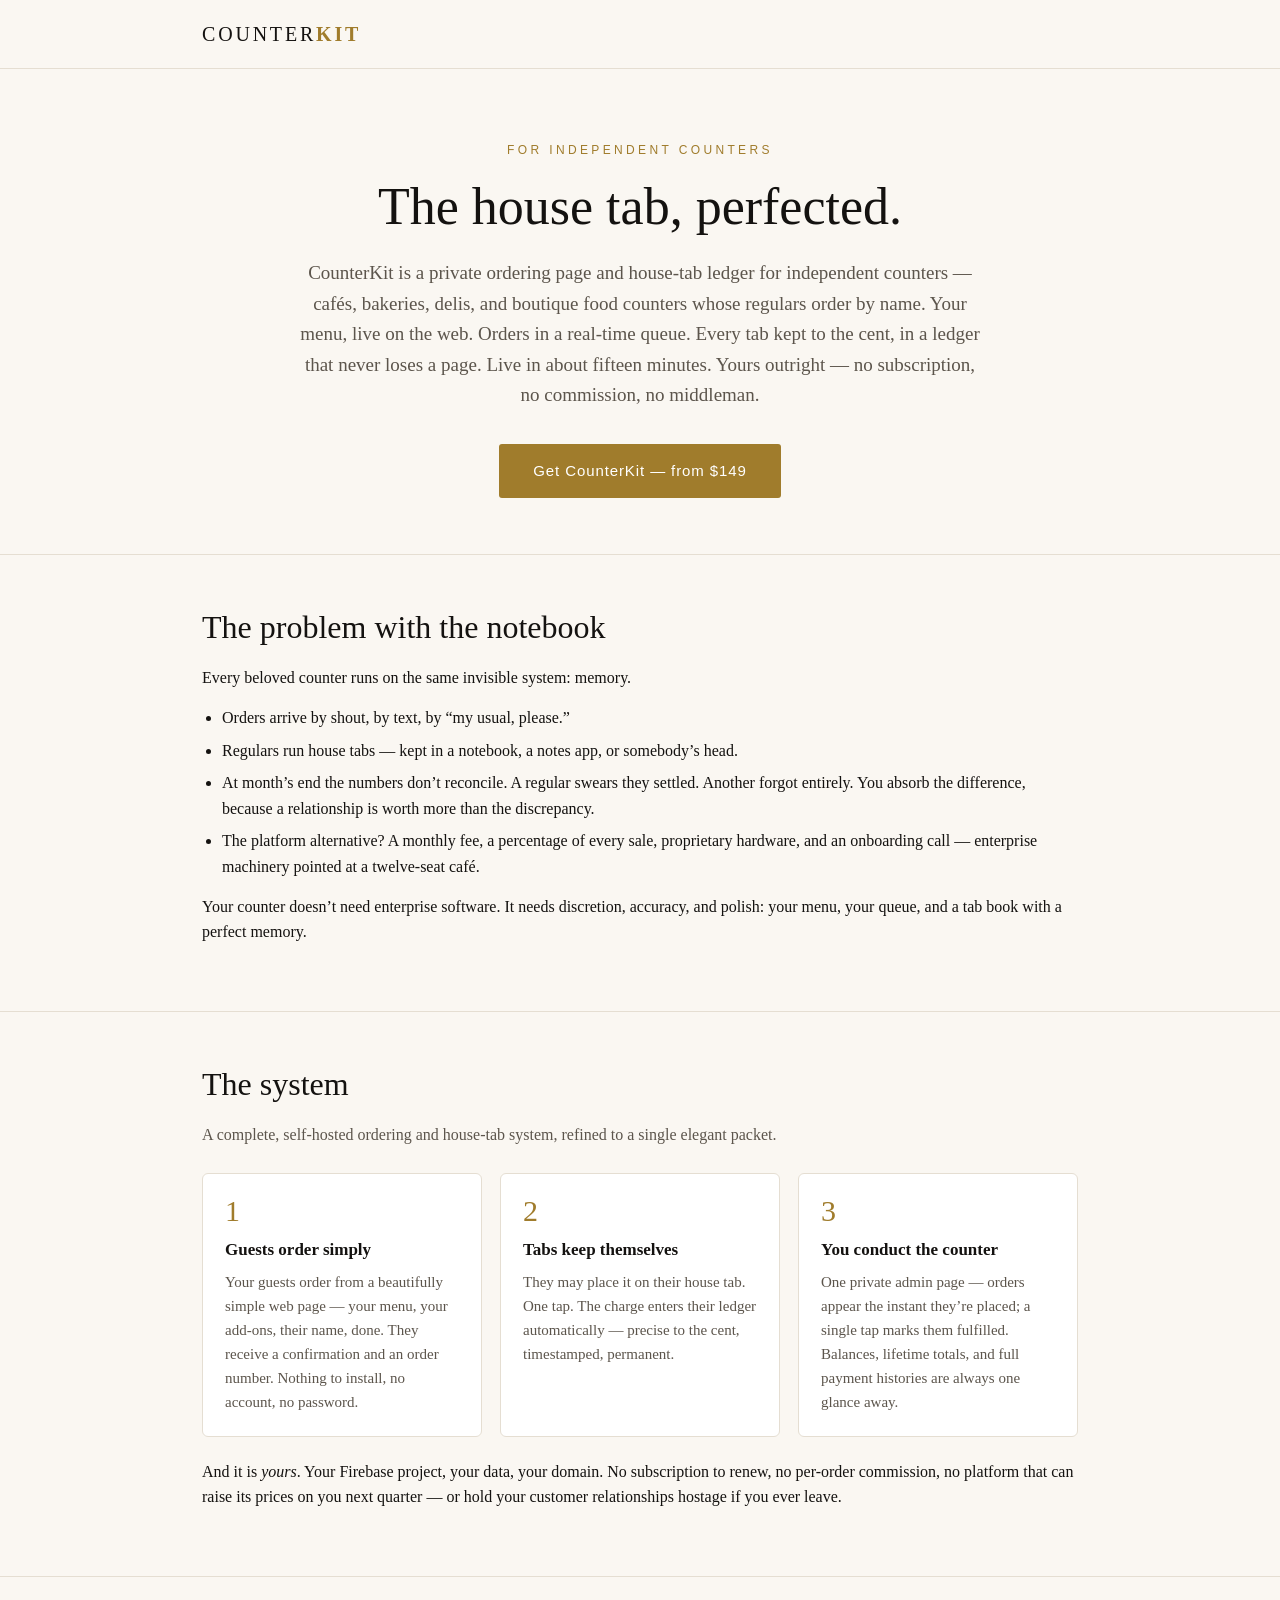
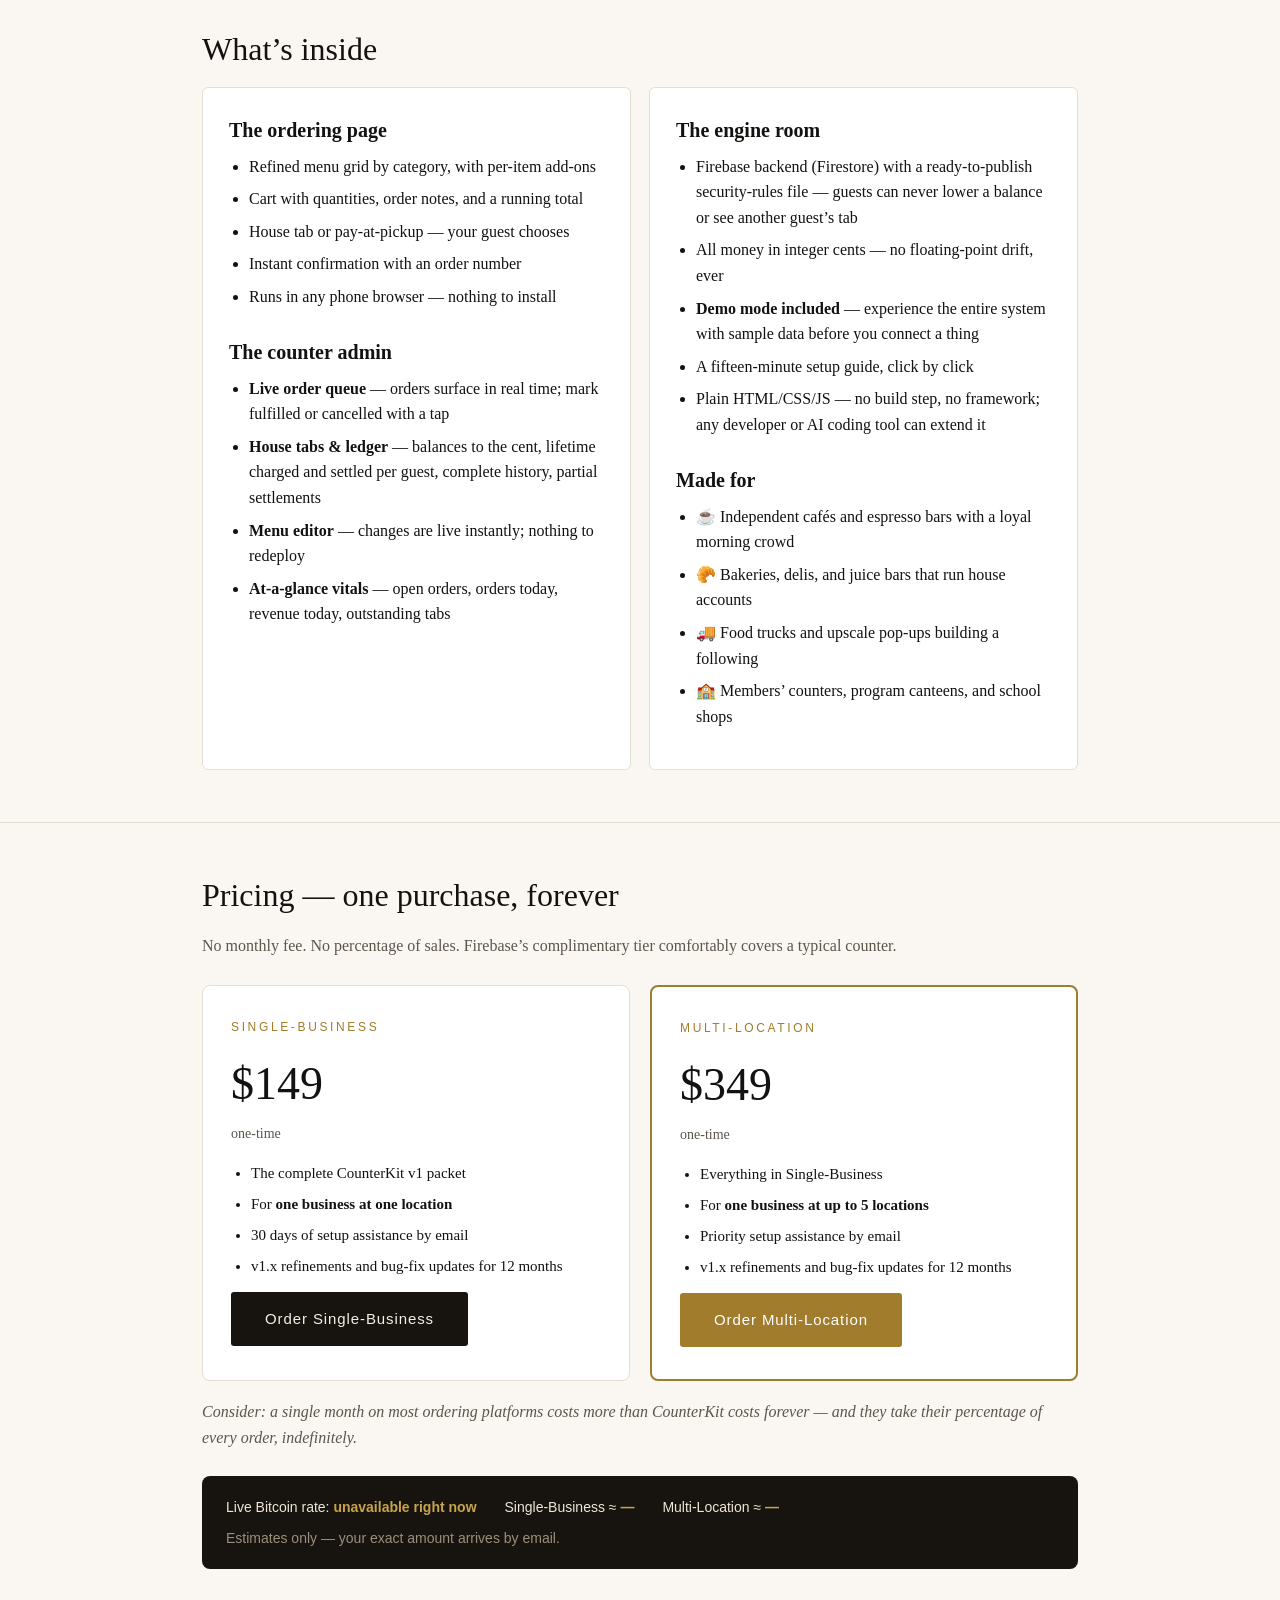
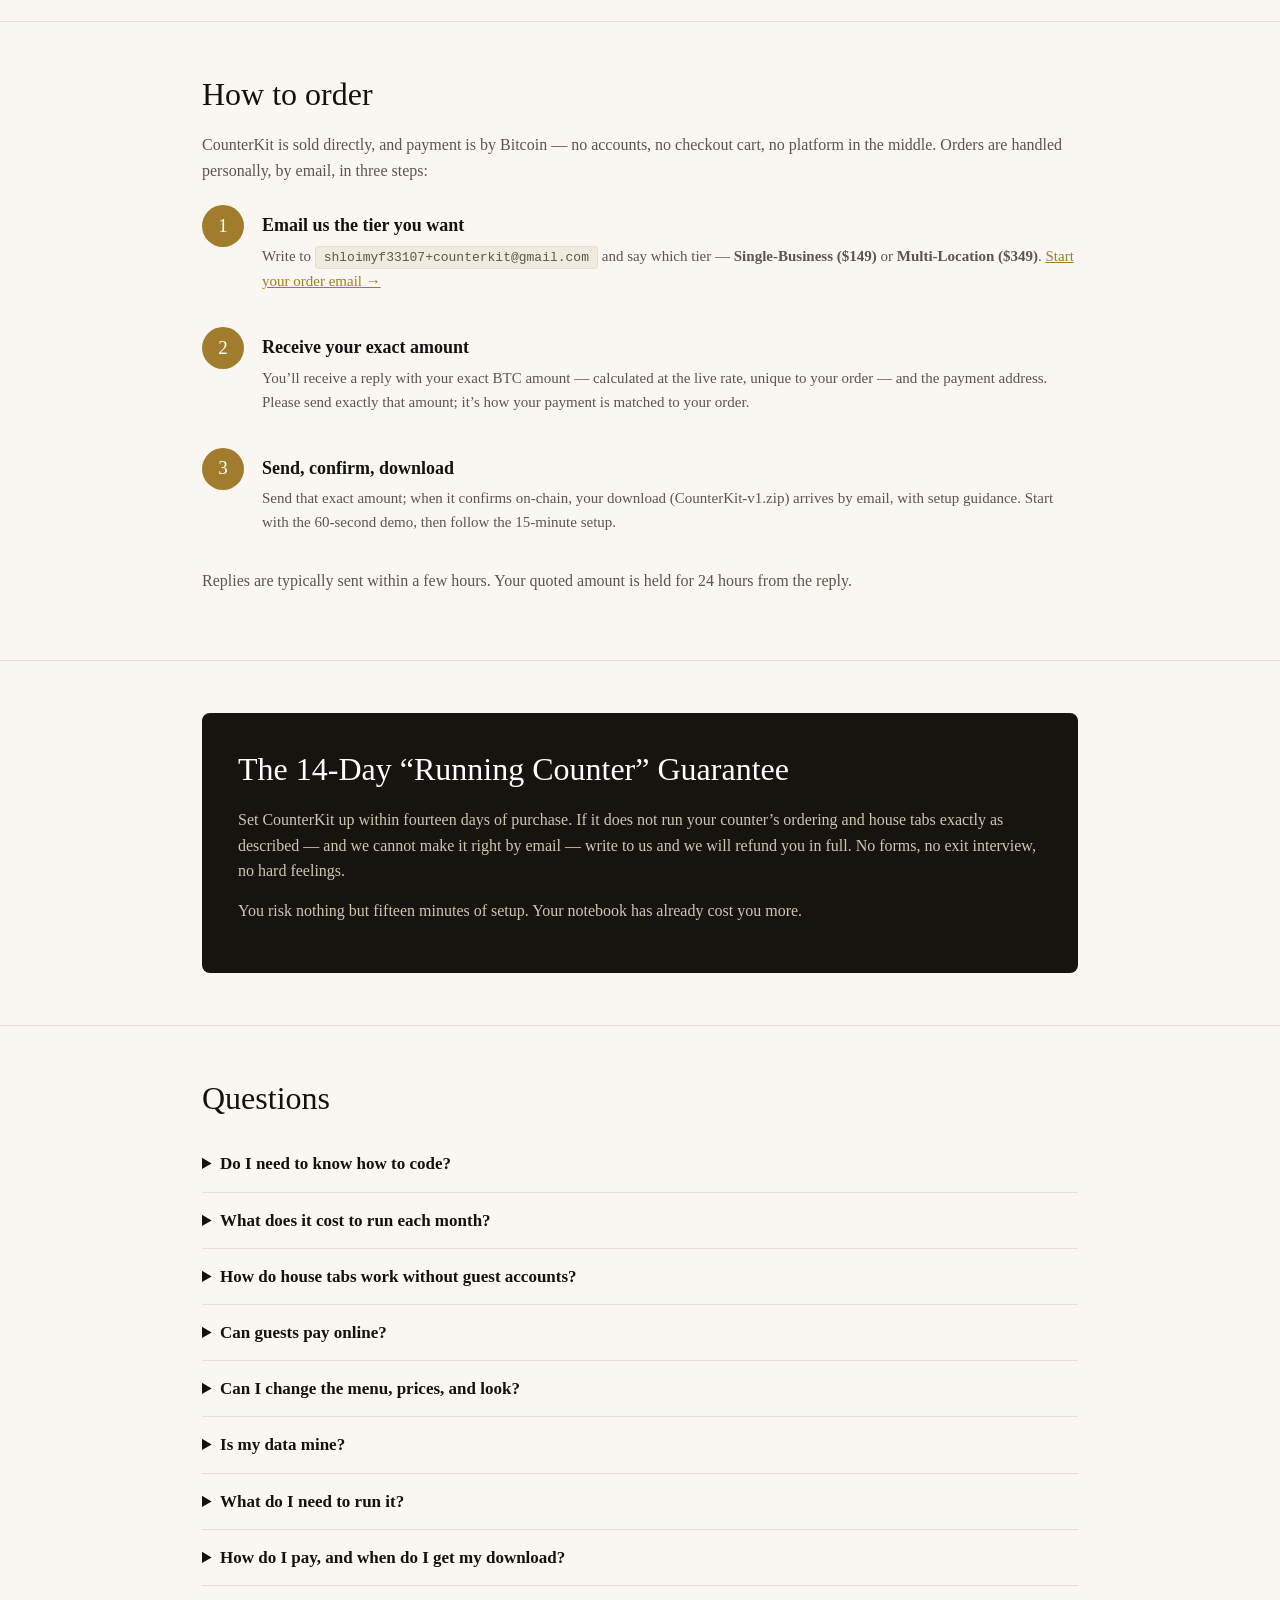
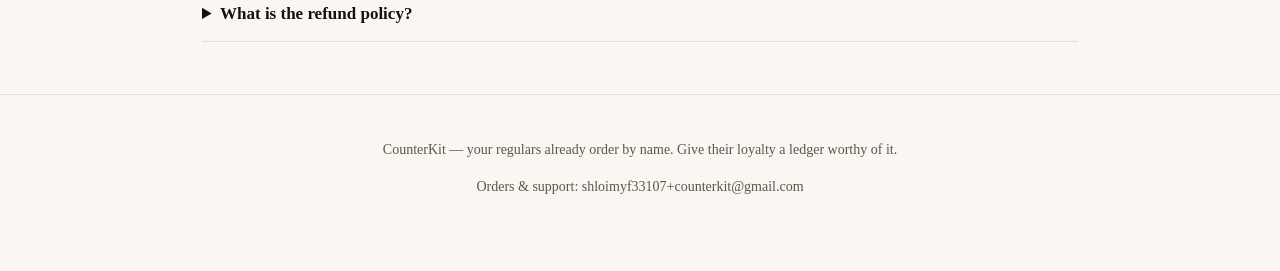
==== counterkit/index.html @ 6d3fb550 "Add CounterKit sales page under /counterkit/" ====
<!DOCTYPE html>
<html lang="en">
<head>
<meta charset="utf-8">
<meta name="viewport" content="width=device-width, initial-scale=1">
<title>CounterKit — The House Tab, Perfected</title>
<meta name="description" content="CounterKit is a private ordering page and house-tab ledger for independent cafés, bakeries, delis, and boutique counters. One purchase — no subscription, no commission.">
<style>
  :root{
    --ink:#141210; --paper:#faf7f2; --card:#ffffff; --gold:#a07c2c; --gold-soft:#c9a44a;
    --muted:#5c554c; --line:#e5ded2; --dark:#17140f; --dark2:#221d15;
  }
  *{box-sizing:border-box}
  html{scroll-behavior:smooth}
  body{margin:0;font-family:Georgia,'Times New Roman',serif;background:var(--paper);color:var(--ink);line-height:1.6}
  .sans{font-family:-apple-system,BlinkMacSystemFont,'Segoe UI',Helvetica,Arial,sans-serif}
  a{color:var(--gold)}
  .wrap{max-width:920px;margin:0 auto;padding:0 22px}
  header.top{border-bottom:1px solid var(--line);padding:18px 0}
  .brand{font-size:20px;letter-spacing:.14em;text-transform:uppercase}
  .brand b{color:var(--gold)}
  .hero{padding:72px 0 56px;text-align:center}
  .hero .kicker{font-family:-apple-system,BlinkMacSystemFont,'Segoe UI',Helvetica,Arial,sans-serif;font-size:12px;letter-spacing:.28em;text-transform:uppercase;color:var(--gold);margin-bottom:18px}
  .hero h1{font-size:52px;line-height:1.12;margin:0 0 22px;font-weight:500}
  .hero p.lede{font-size:19px;color:var(--muted);max-width:680px;margin:0 auto 34px}
  .cta{display:inline-block;background:var(--dark);color:#f5efe3;text-decoration:none;padding:15px 34px;border-radius:3px;font-family:-apple-system,BlinkMacSystemFont,'Segoe UI',Helvetica,Arial,sans-serif;font-size:15px;letter-spacing:.06em}
  .cta:hover{background:var(--dark2)}
  .cta.gold{background:var(--gold);color:#fff}
  .cta.gold:hover{background:var(--gold-soft)}
  section{padding:52px 0;border-top:1px solid var(--line)}
  h2{font-size:32px;font-weight:500;margin:0 0 18px;line-height:1.25}
  h3{font-size:20px;font-weight:600;margin:26px 0 8px}
  p{margin:0 0 14px}
  .muted{color:var(--muted)}
  ul{margin:0 0 14px;padding-left:20px}
  li{margin-bottom:7px}
  .steps{display:grid;grid-template-columns:repeat(3,1fr);gap:18px;margin-top:26px}
  .step{background:var(--card);border:1px solid var(--line);border-radius:6px;padding:22px}
  .step .n{font-size:30px;color:var(--gold);line-height:1}
  .step h4{margin:10px 0 6px;font-size:17px}
  .step p{font-size:15px;color:var(--muted);margin:0}
  .grid2{display:grid;grid-template-columns:1fr 1fr;gap:18px}
  .card{background:var(--card);border:1px solid var(--line);border-radius:6px;padding:26px}
  .price-grid{display:grid;grid-template-columns:1fr 1fr;gap:20px;margin-top:26px}
  .price{background:var(--card);border:1px solid var(--line);border-radius:8px;padding:32px 28px;position:relative}
  .price.featured{border:2px solid var(--gold)}
  .price .tier{font-family:-apple-system,BlinkMacSystemFont,'Segoe UI',Helvetica,Arial,sans-serif;font-size:12px;letter-spacing:.22em;text-transform:uppercase;color:var(--gold)}
  .price .amount{font-size:46px;margin:10px 0 2px}
  .price .once{color:var(--muted);font-size:14px;margin-bottom:16px}
  .price ul{font-size:15px}
  .ratebar{background:var(--dark);color:#efe8d8;border-radius:8px;padding:20px 24px;margin-top:26px;font-family:-apple-system,BlinkMacSystemFont,'Segoe UI',Helvetica,Arial,sans-serif;font-size:14px;display:flex;flex-wrap:wrap;gap:8px 28px;align-items:center}
  .ratebar b{color:var(--gold-soft)}
  .ordersteps{counter-reset:os;margin-top:22px}
  .ordersteps .os{display:flex;gap:18px;margin-bottom:20px}
  .ordersteps .os .n{flex:0 0 42px;height:42px;border-radius:50%;background:var(--gold);color:#fff;display:flex;align-items:center;justify-content:center;font-size:19px}
  .ordersteps h4{margin:6px 0 4px;font-size:18px}
  .ordersteps p{color:var(--muted);font-size:15px}
  .addr{font-family:ui-monospace,Menlo,Consolas,monospace;font-size:13px;background:#f1ebdf;border:1px solid var(--line);border-radius:4px;padding:3px 8px;word-break:break-all}
  .guarantee{background:var(--dark);color:#f0e9da;border-radius:8px;padding:36px}
  .guarantee h2{color:#fff}
  .guarantee p{color:#cfc6b2}
  details{border-bottom:1px solid var(--line);padding:14px 0}
  summary{cursor:pointer;font-size:17px;font-weight:600}
  details p{color:var(--muted);margin-top:8px;font-size:15px}
  footer{padding:44px 0 60px;border-top:1px solid var(--line);color:var(--muted);font-size:14px;text-align:center}
  @media (max-width:720px){.steps,.grid2,.price-grid{grid-template-columns:1fr}.hero h1{font-size:38px}}
</style>
</head>
<body>

<header class="top"><div class="wrap"><div class="brand">Counter<b>Kit</b></div></div></header>

<div class="hero"><div class="wrap">
  <div class="kicker">For independent counters</div>
  <h1>The house tab, perfected.</h1>
  <p class="lede">CounterKit is a private ordering page and house-tab ledger for independent counters — cafés, bakeries, delis, and boutique food counters whose regulars order by name. Your menu, live on the web. Orders in a real-time queue. Every tab kept to the cent, in a ledger that never loses a page. Live in about fifteen minutes. Yours outright — no subscription, no commission, no middleman.</p>
  <a class="cta gold" href="#order">Get CounterKit — from $149</a>
</div></div>

<section><div class="wrap">
  <h2>The problem with the notebook</h2>
  <p>Every beloved counter runs on the same invisible system: memory.</p>
  <ul>
    <li>Orders arrive by shout, by text, by “my usual, please.”</li>
    <li>Regulars run house tabs — kept in a notebook, a notes app, or somebody’s head.</li>
    <li>At month’s end the numbers don’t reconcile. A regular swears they settled. Another forgot entirely. You absorb the difference, because a relationship is worth more than the discrepancy.</li>
    <li>The platform alternative? A monthly fee, a percentage of every sale, proprietary hardware, and an onboarding call — enterprise machinery pointed at a twelve-seat café.</li>
  </ul>
  <p>Your counter doesn’t need enterprise software. It needs discretion, accuracy, and polish: your menu, your queue, and a tab book with a perfect memory.</p>
</div></section>

<section><div class="wrap">
  <h2>The system</h2>
  <p class="muted">A complete, self-hosted ordering and house-tab system, refined to a single elegant packet.</p>
  <div class="steps">
    <div class="step"><div class="n">1</div><h4>Guests order simply</h4><p>Your guests order from a beautifully simple web page — your menu, your add-ons, their name, done. They receive a confirmation and an order number. Nothing to install, no account, no password.</p></div>
    <div class="step"><div class="n">2</div><h4>Tabs keep themselves</h4><p>They may place it on their house tab. One tap. The charge enters their ledger automatically — precise to the cent, timestamped, permanent.</p></div>
    <div class="step"><div class="n">3</div><h4>You conduct the counter</h4><p>One private admin page — orders appear the instant they’re placed; a single tap marks them fulfilled. Balances, lifetime totals, and full payment histories are always one glance away.</p></div>
  </div>
  <p style="margin-top:22px">And it is <em>yours</em>. Your Firebase project, your data, your domain. No subscription to renew, no per-order commission, no platform that can raise its prices on you next quarter — or hold your customer relationships hostage if you ever leave.</p>
</div></section>

<section><div class="wrap">
  <h2>What’s inside</h2>
  <div class="grid2">
    <div class="card">
      <h3 style="margin-top:0">The ordering page</h3>
      <ul>
        <li>Refined menu grid by category, with per-item add-ons</li>
        <li>Cart with quantities, order notes, and a running total</li>
        <li>House tab or pay-at-pickup — your guest chooses</li>
        <li>Instant confirmation with an order number</li>
        <li>Runs in any phone browser — nothing to install</li>
      </ul>
      <h3>The counter admin</h3>
      <ul>
        <li><b>Live order queue</b> — orders surface in real time; mark fulfilled or cancelled with a tap</li>
        <li><b>House tabs &amp; ledger</b> — balances to the cent, lifetime charged and settled per guest, complete history, partial settlements</li>
        <li><b>Menu editor</b> — changes are live instantly; nothing to redeploy</li>
        <li><b>At-a-glance vitals</b> — open orders, orders today, revenue today, outstanding tabs</li>
      </ul>
    </div>
    <div class="card">
      <h3 style="margin-top:0">The engine room</h3>
      <ul>
        <li>Firebase backend (Firestore) with a ready-to-publish security-rules file — guests can never lower a balance or see another guest’s tab</li>
        <li>All money in integer cents — no floating-point drift, ever</li>
        <li><b>Demo mode included</b> — experience the entire system with sample data before you connect a thing</li>
        <li>A fifteen-minute setup guide, click by click</li>
        <li>Plain HTML/CSS/JS — no build step, no framework; any developer or AI coding tool can extend it</li>
      </ul>
      <h3>Made for</h3>
      <ul>
        <li>☕ Independent cafés and espresso bars with a loyal morning crowd</li>
        <li>🥐 Bakeries, delis, and juice bars that run house accounts</li>
        <li>🚚 Food trucks and upscale pop-ups building a following</li>
        <li>🏫 Members’ counters, program canteens, and school shops</li>
      </ul>
    </div>
  </div>
</div></section>

<section id="pricing"><div class="wrap">
  <h2>Pricing — one purchase, forever</h2>
  <p class="muted">No monthly fee. No percentage of sales. Firebase’s complimentary tier comfortably covers a typical counter.</p>
  <div class="price-grid">
    <div class="price">
      <div class="tier">Single-Business</div>
      <div class="amount">$149</div>
      <div class="once">one-time</div>
      <ul>
        <li>The complete CounterKit v1 packet</li>
        <li>For <b>one business at one location</b></li>
        <li>30 days of setup assistance by email</li>
        <li>v1.x refinements and bug-fix updates for 12 months</li>
      </ul>
      <a class="cta" href="#order">Order Single-Business</a>
    </div>
    <div class="price featured">
      <div class="tier">Multi-Location</div>
      <div class="amount">$349</div>
      <div class="once">one-time</div>
      <ul>
        <li>Everything in Single-Business</li>
        <li>For <b>one business at up to 5 locations</b></li>
        <li>Priority setup assistance by email</li>
        <li>v1.x refinements and bug-fix updates for 12 months</li>
      </ul>
      <a class="cta gold" href="#order">Order Multi-Location</a>
    </div>
  </div>
  <p class="muted" style="margin-top:18px"><em>Consider: a single month on most ordering platforms costs more than CounterKit costs forever — and they take their percentage of every order, indefinitely.</em></p>
  <div class="ratebar">
    <span>Live Bitcoin rate: <b id="btc-rate">loading…</b></span>
    <span>Single-Business ≈ <b id="btc-149">—</b></span>
    <span>Multi-Location ≈ <b id="btc-349">—</b></span>
    <span class="muted" style="color:#9a8f7a">Estimates only — your exact amount arrives by email.</span>
  </div>
</div></section>

<section id="order"><div class="wrap">
  <h2>How to order</h2>
  <p class="muted">CounterKit is sold directly, and payment is by Bitcoin — no accounts, no checkout cart, no platform in the middle. Orders are handled personally, by email, in three steps:</p>
  <div class="ordersteps">
    <div class="os"><div class="n">1</div><div>
      <h4>Email us the tier you want</h4>
      <p>Write to <span class="addr">shloimyf33107+counterkit@gmail.com</span> and say which tier — <b>Single-Business ($149)</b> or <b>Multi-Location ($349)</b>. <a href="mailto:shloimyf33107+counterkit@gmail.com?subject=CounterKit%20order">Start your order email →</a></p>
    </div></div>
    <div class="os"><div class="n">2</div><div>
      <h4>Receive your exact amount</h4>
      <p>You’ll receive a reply with your exact BTC amount — calculated at the live rate, unique to your order — and the payment address. Please send exactly that amount; it’s how your payment is matched to your order.</p>
    </div></div>
    <div class="os"><div class="n">3</div><div>
      <h4>Send, confirm, download</h4>
      <p>Send that exact amount; when it confirms on-chain, your download (CounterKit-v1.zip) arrives by email, with setup guidance. Start with the 60-second demo, then follow the 15-minute setup.</p>
    </div></div>
  </div>
  <p class="muted">Replies are typically sent within a few hours. Your quoted amount is held for 24 hours from the reply.</p>
</div></section>

<section><div class="wrap">
  <div class="guarantee">
    <h2>The 14-Day “Running Counter” Guarantee</h2>
    <p>Set CounterKit up within fourteen days of purchase. If it does not run your counter’s ordering and house tabs exactly as described — and we cannot make it right by email — write to us and we will refund you in full. No forms, no exit interview, no hard feelings.</p>
    <p>You risk nothing but fifteen minutes of setup. Your notebook has already cost you more.</p>
  </div>
</div></section>

<section><div class="wrap">
  <h2>Questions</h2>
  <details><summary>Do I need to know how to code?</summary><p>No. Setup is five quiet steps: create a free Firebase project, paste six configuration values into one file, publish the rules file, create your admin login, and upload the folder to any static host. The README accompanies you click-by-click, in about fifteen minutes. If you can run the demo, you can complete the setup.</p></details>
  <details><summary>What does it cost to run each month?</summary><p>Nothing, for most counters. CounterKit carries no subscription; hosting is complimentary on Firebase Hosting, Netlify, and their peers, and Firestore’s free Spark plan absorbs a small counter’s volume with room to spare.</p></details>
  <details><summary>How do house tabs work without guest accounts?</summary><p>By name — the way your counter already works. A tab is keyed to the name a guest orders under; the ledger records every charge and settlement beneath it. Ask regulars to use one consistent spelling.</p></details>
  <details><summary>Can guests pay online?</summary><p>Not in v1 — by design. The model is the house tab or pay-at-the-counter, which is how counters built on regulars genuinely operate. The code is plain and documented, ready for a developer to extend later.</p></details>
  <details><summary>Can I change the menu, prices, and look?</summary><p>Menu and prices: yes — live, from the admin page, with nothing to redeploy. The look and wording: yes — one CSS file with the palette at the top, and your business name and tab policy in one configuration file.</p></details>
  <details><summary>Is my data mine?</summary><p>Entirely. Everything resides in your Firebase project under your Google account. We never see your guests, your orders, or your tabs.</p></details>
  <details><summary>What do I need to run it?</summary><p>A free Google account (for Firebase) and somewhere to host static files — Firebase Hosting, Netlify, Vercel, and GitHub Pages all offer complimentary tiers.</p></details>
  <details><summary>How do I pay, and when do I get my download?</summary><p>Payment is by Bitcoin, arranged personally by email (see “How to order” above). Email the tier you want; you’ll receive a reply with your exact BTC amount at the live rate and the payment address. Send exactly that amount — once it confirms on-chain, the download is emailed to you. Because each order is matched by its unique amount, there is no instant checkout; replies are typically sent within a few hours.</p></details>
  <details><summary>What is the refund policy?</summary><p>The 14-Day “Running Counter” Guarantee above. Refunds are issued in Bitcoin to the address you paid from.</p></details>
</div></section>

<footer><div class="wrap">
  <p>CounterKit — your regulars already order by name. Give their loyalty a ledger worthy of it.</p>
  <p>Orders &amp; support: shloimyf33107+counterkit@gmail.com</p>
</div></footer>

<script>
(function(){
  function fmt(n){return n.toFixed(8).replace(/0+$/,'').replace(/\.$/,'');}
  fetch('https://mempool.space/api/v1/prices')
    .then(function(r){return r.json();})
    .then(function(d){
      var usd = d.USD;
      if(!usd) throw new Error('no rate');
      document.getElementById('btc-rate').textContent = '$' + usd.toLocaleString('en-US');
      document.getElementById('btc-149').textContent = fmt(149/usd) + ' BTC';
      document.getElementById('btc-349').textContent = fmt(349/usd) + ' BTC';
    })
    .catch(function(){
      document.getElementById('btc-rate').textContent = 'unavailable right now';
    });
})();
</script>
</body>
</html>
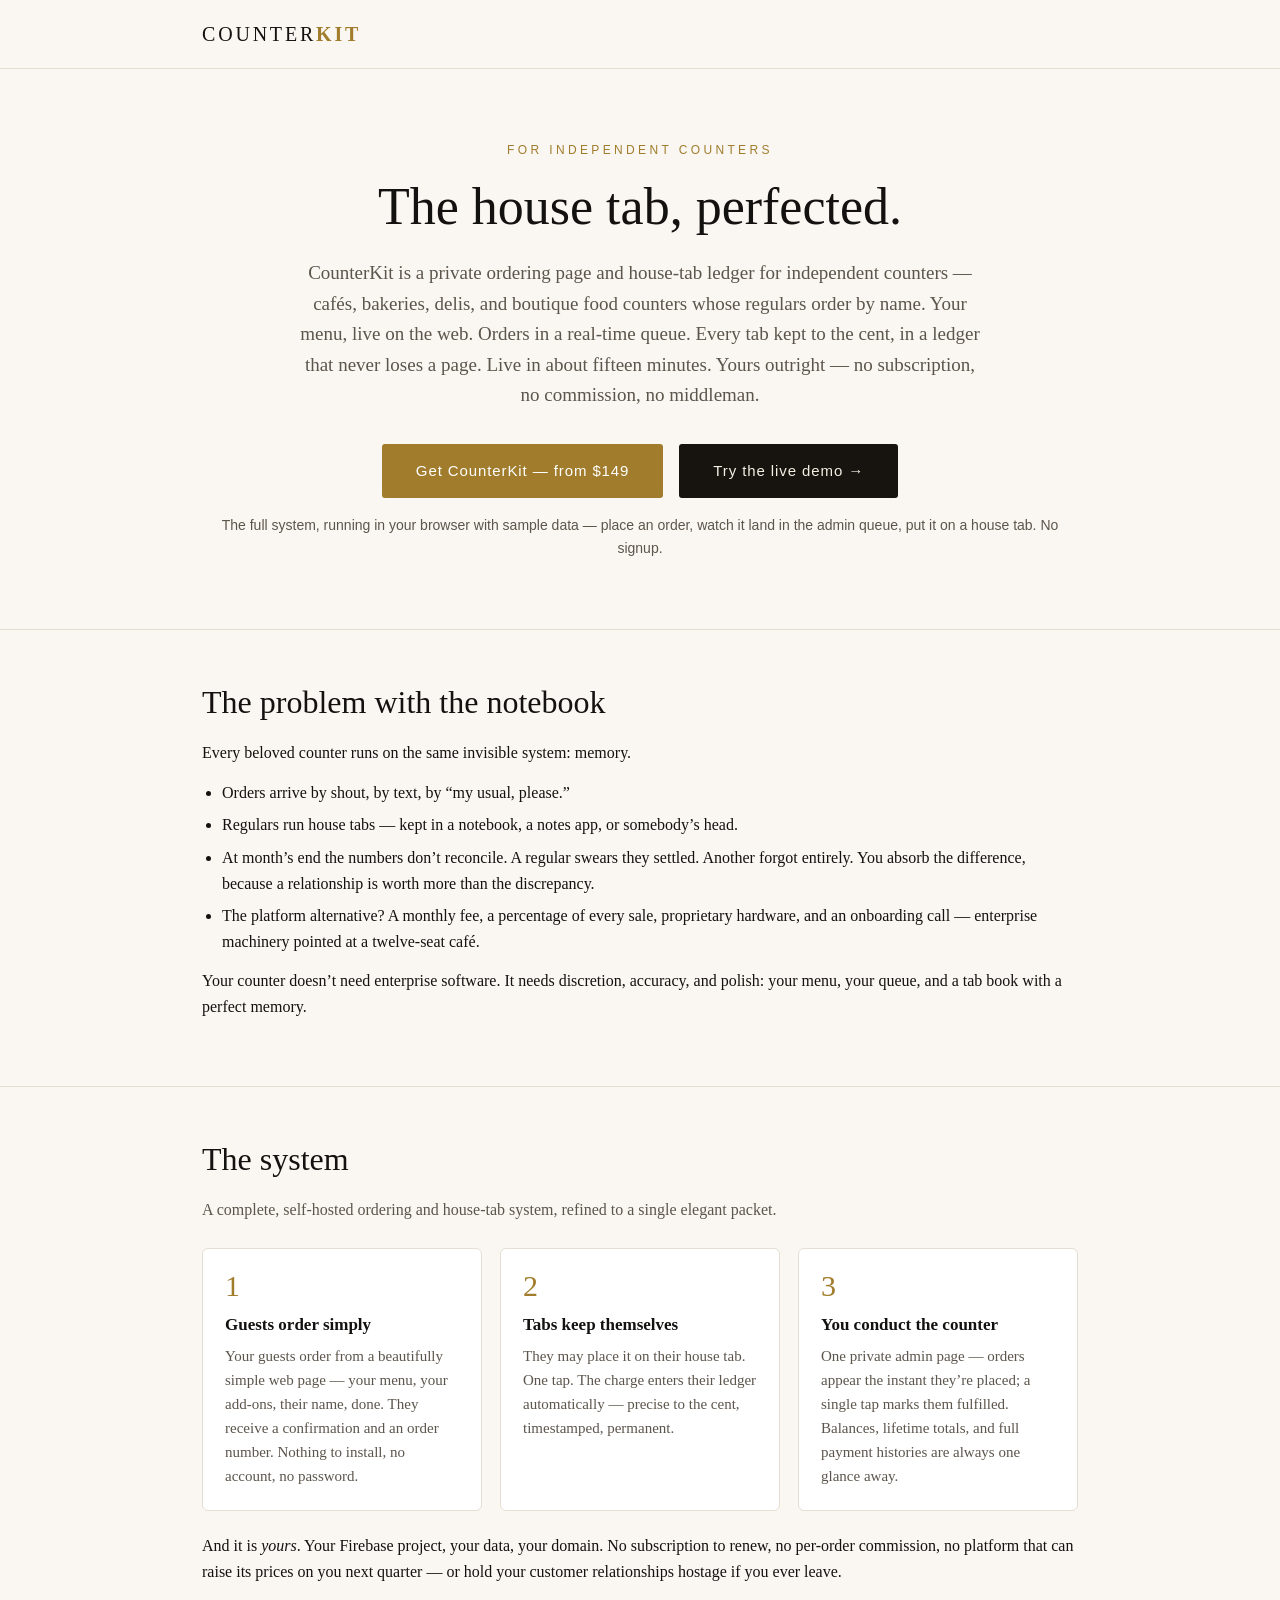
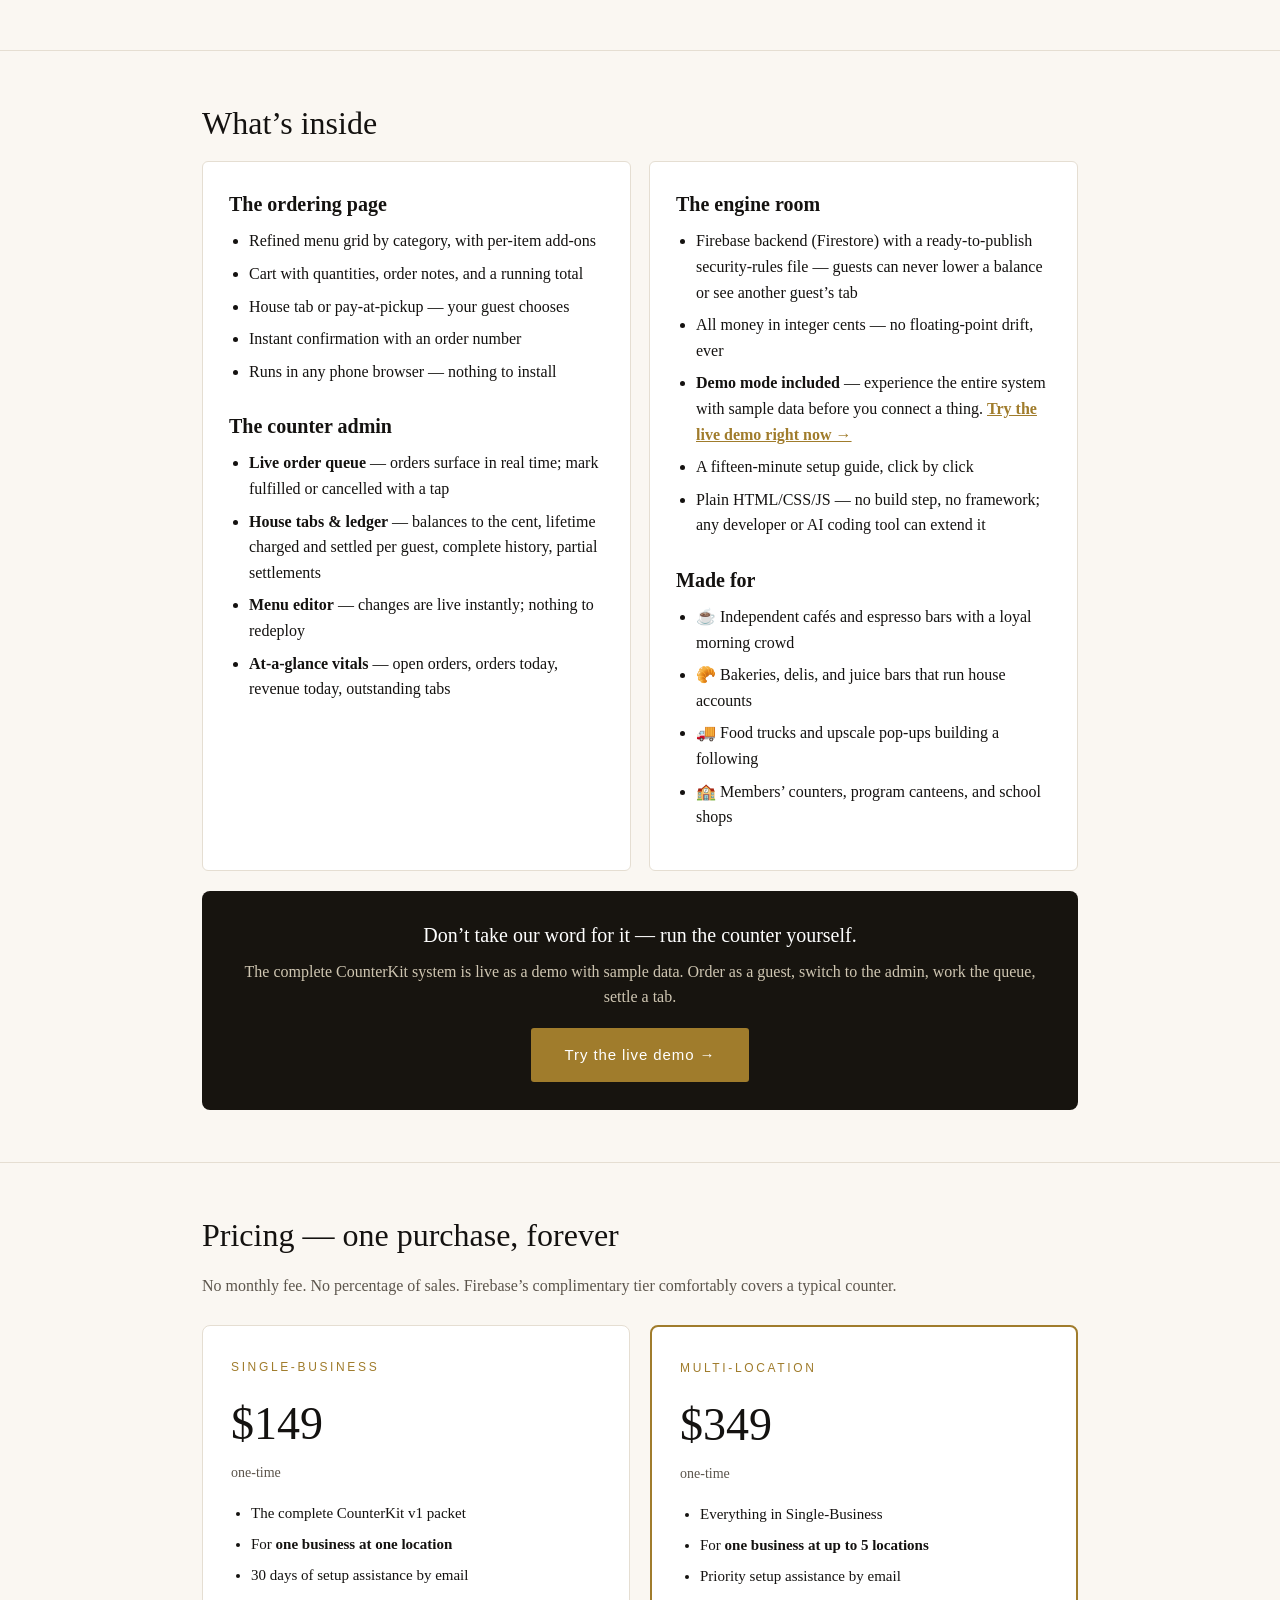
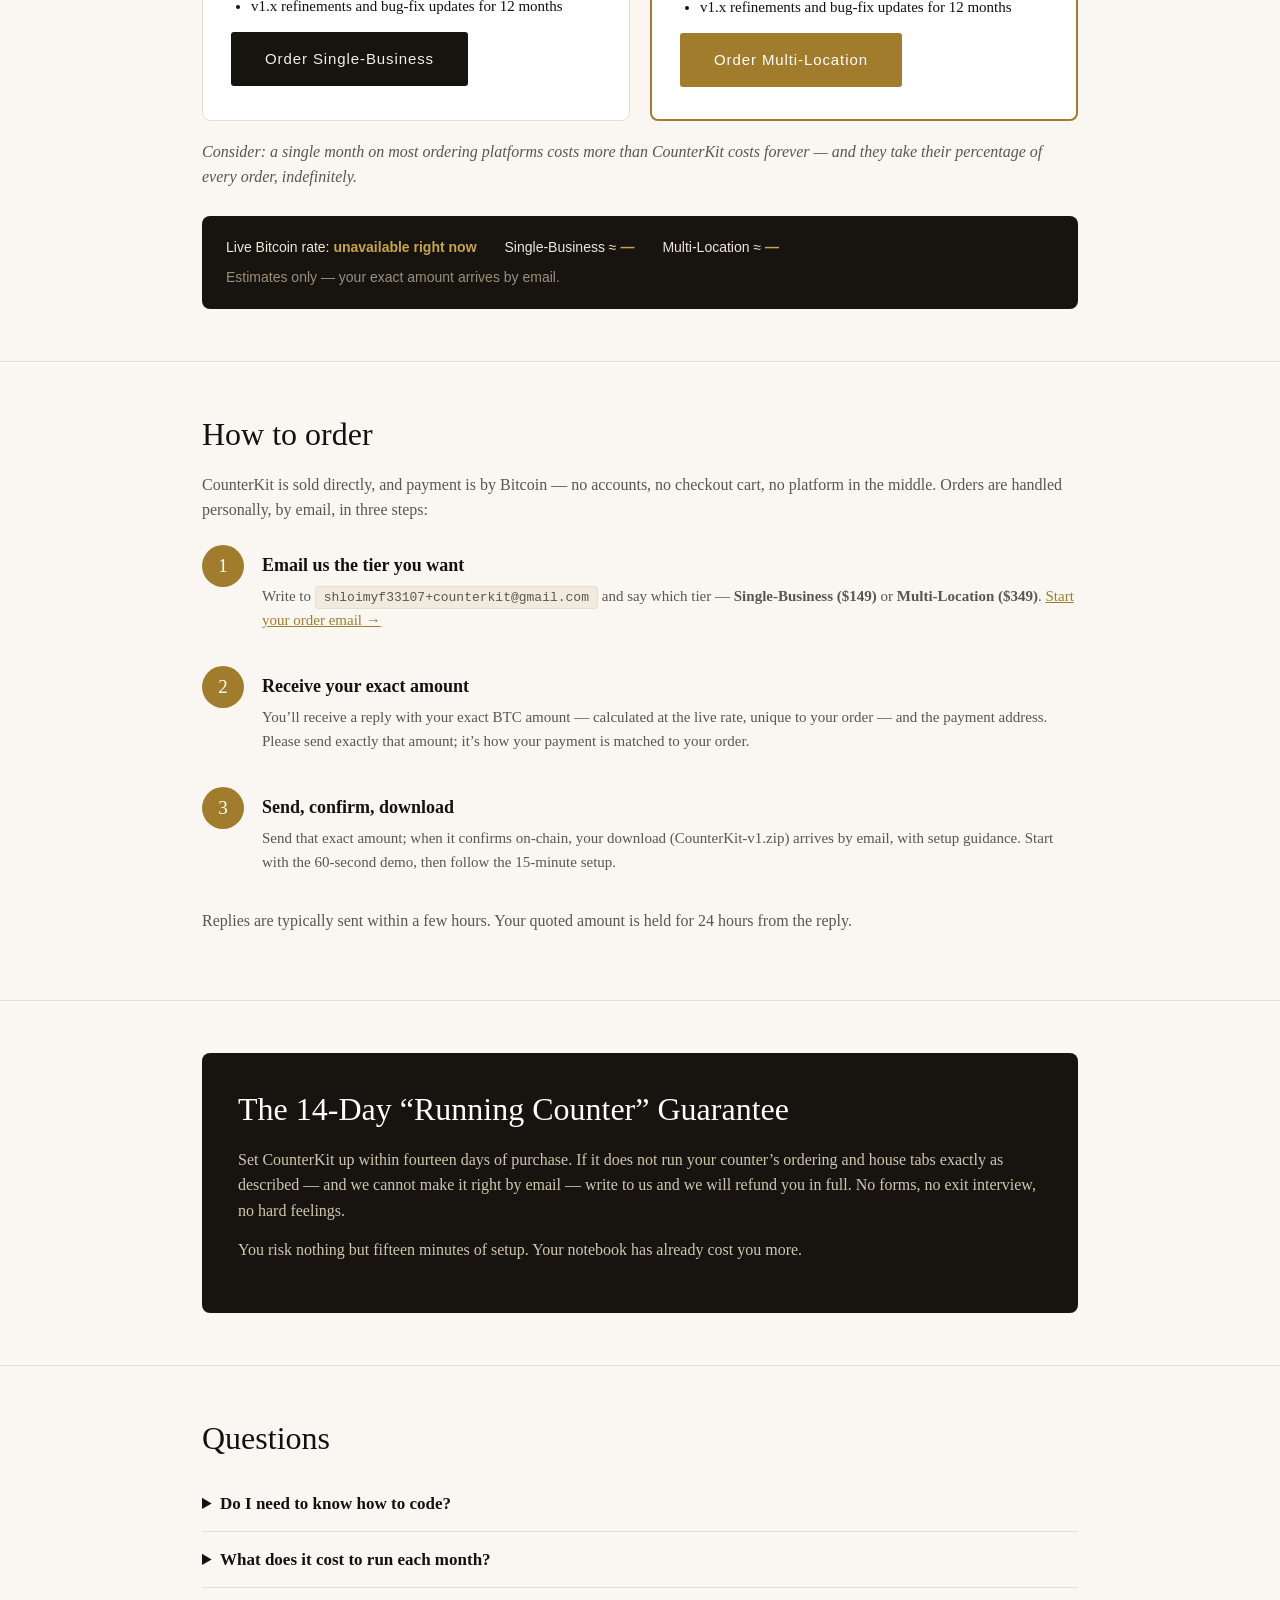
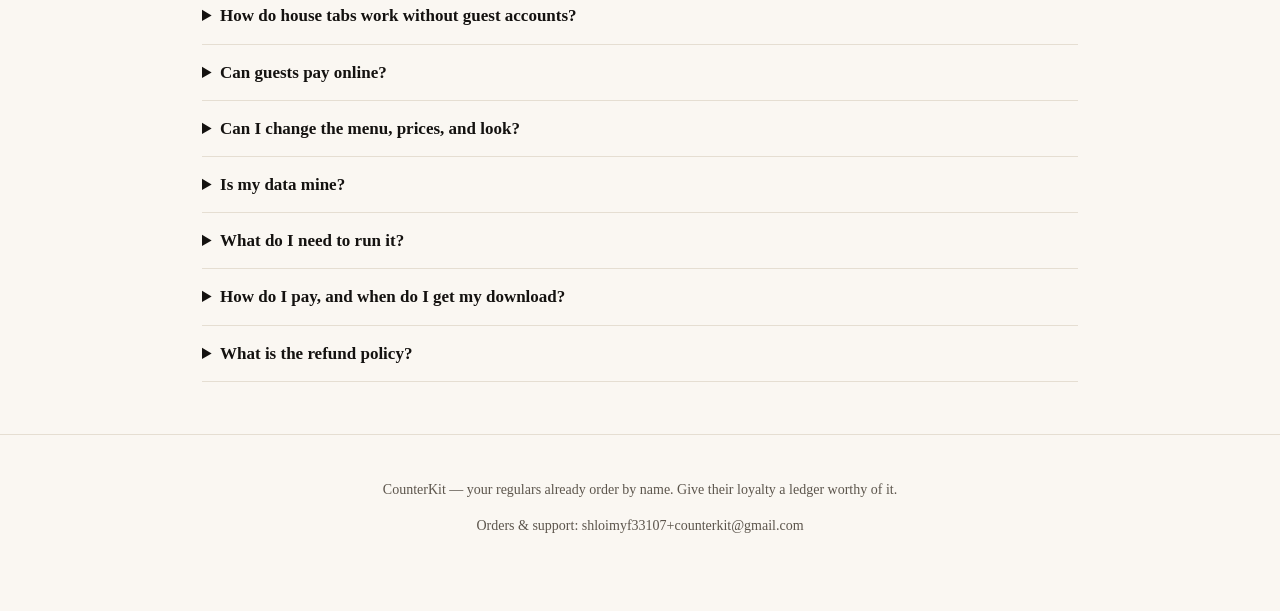
==== commit 7df7cfad: "CounterKit: add live demo + demo links/OG tags on sales page" ====
--- a/counterkit/index.html
+++ b/counterkit/index.html
@@ -4,7 +4,16 @@
 <meta charset="utf-8">
 <meta name="viewport" content="width=device-width, initial-scale=1">
 <title>CounterKit — The House Tab, Perfected</title>
-<meta name="description" content="CounterKit is a private ordering page and house-tab ledger for independent cafés, bakeries, delis, and boutique counters. One purchase — no subscription, no commission.">
+<meta name="description" content="CounterKit is a private ordering page and house-tab ledger for independent cafés, bakeries, delis, and boutique counters. Try the live demo — one purchase, no subscription, no commission.">
+<link rel="canonical" href="https://shloimyzf.github.io/pls/counterkit/">
+<meta property="og:type" content="website">
+<meta property="og:site_name" content="CounterKit">
+<meta property="og:title" content="CounterKit — The House Tab, Perfected">
+<meta property="og:description" content="A private ordering page and house-tab ledger for independent cafés, bakeries, delis, and boutique counters. Try the live demo in your browser — one purchase, no subscription, no commission.">
+<meta property="og:url" content="https://shloimyzf.github.io/pls/counterkit/">
+<meta name="twitter:card" content="summary">
+<meta name="twitter:title" content="CounterKit — The House Tab, Perfected">
+<meta name="twitter:description" content="Ordering page + house-tab ledger for independent counters. Live demo, one-time $149, no subscription, no commission.">
 <style>
   :root{
     --ink:#141210; --paper:#faf7f2; --card:#ffffff; --gold:#a07c2c; --gold-soft:#c9a44a;
@@ -75,6 +84,8 @@
   <h1>The house tab, perfected.</h1>
   <p class="lede">CounterKit is a private ordering page and house-tab ledger for independent counters — cafés, bakeries, delis, and boutique food counters whose regulars order by name. Your menu, live on the web. Orders in a real-time queue. Every tab kept to the cent, in a ledger that never loses a page. Live in about fifteen minutes. Yours outright — no subscription, no commission, no middleman.</p>
   <a class="cta gold" href="#order">Get CounterKit — from $149</a>
+  <a class="cta" href="./demo/" style="margin-left:12px">Try the live demo →</a>
+  <p class="muted sans" style="font-size:14px;margin-top:16px">The full system, running in your browser with sample data — place an order, watch it land in the admin queue, put it on a house tab. No signup.</p>
 </div></div>
 
 <section><div class="wrap">
@@ -125,7 +136,7 @@
       <ul>
         <li>Firebase backend (Firestore) with a ready-to-publish security-rules file — guests can never lower a balance or see another guest’s tab</li>
         <li>All money in integer cents — no floating-point drift, ever</li>
-        <li><b>Demo mode included</b> — experience the entire system with sample data before you connect a thing</li>
+        <li><b>Demo mode included</b> — experience the entire system with sample data before you connect a thing. <a href="./demo/"><b>Try the live demo right now →</b></a></li>
         <li>A fifteen-minute setup guide, click by click</li>
         <li>Plain HTML/CSS/JS — no build step, no framework; any developer or AI coding tool can extend it</li>
       </ul>
@@ -137,6 +148,11 @@
         <li>🏫 Members’ counters, program canteens, and school shops</li>
       </ul>
     </div>
+  </div>
+  <div style="background:var(--dark);color:#f0e9da;border-radius:8px;padding:28px 32px;margin-top:20px;text-align:center">
+    <p style="font-size:20px;margin:0 0 8px;color:#fff">Don’t take our word for it — run the counter yourself.</p>
+    <p style="color:#cfc6b2;margin:0 0 18px">The complete CounterKit system is live as a demo with sample data. Order as a guest, switch to the admin, work the queue, settle a tab.</p>
+    <a class="cta gold" href="./demo/">Try the live demo →</a>
   </div>
 </div></section>
 
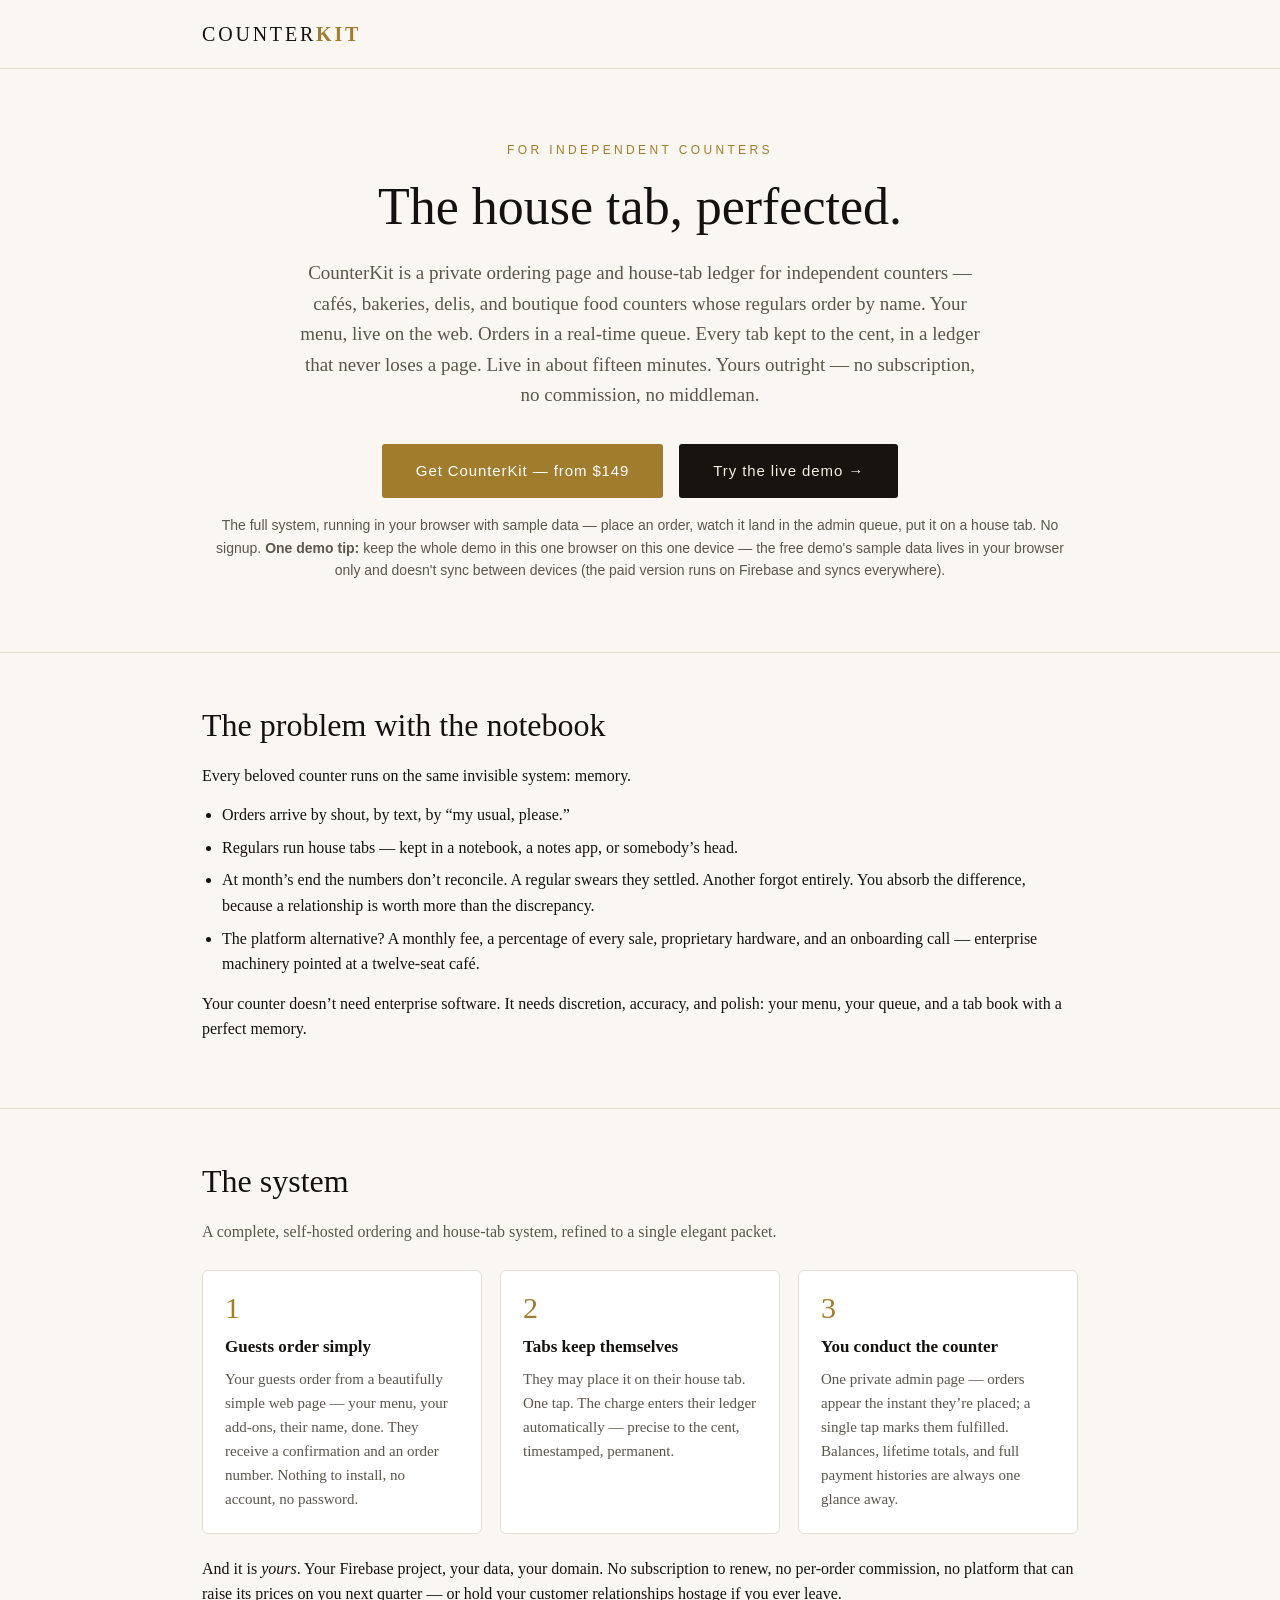
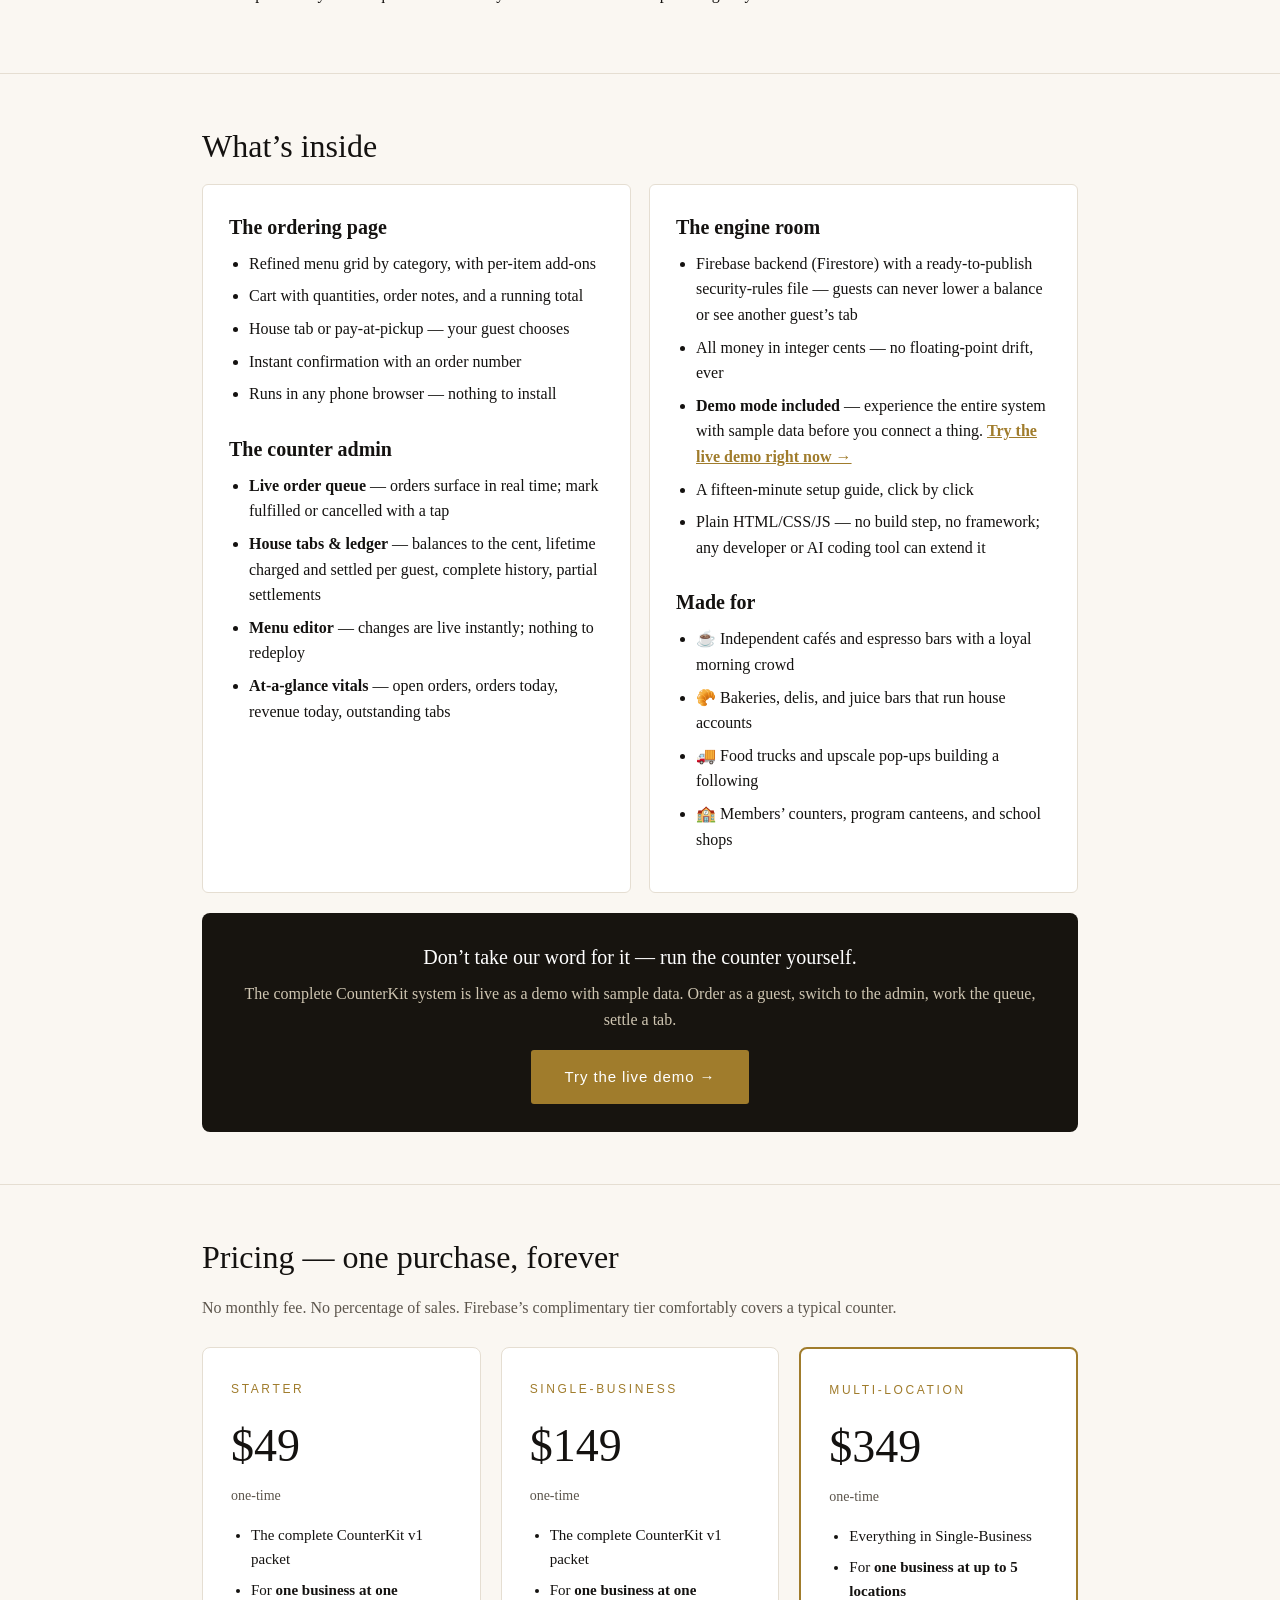
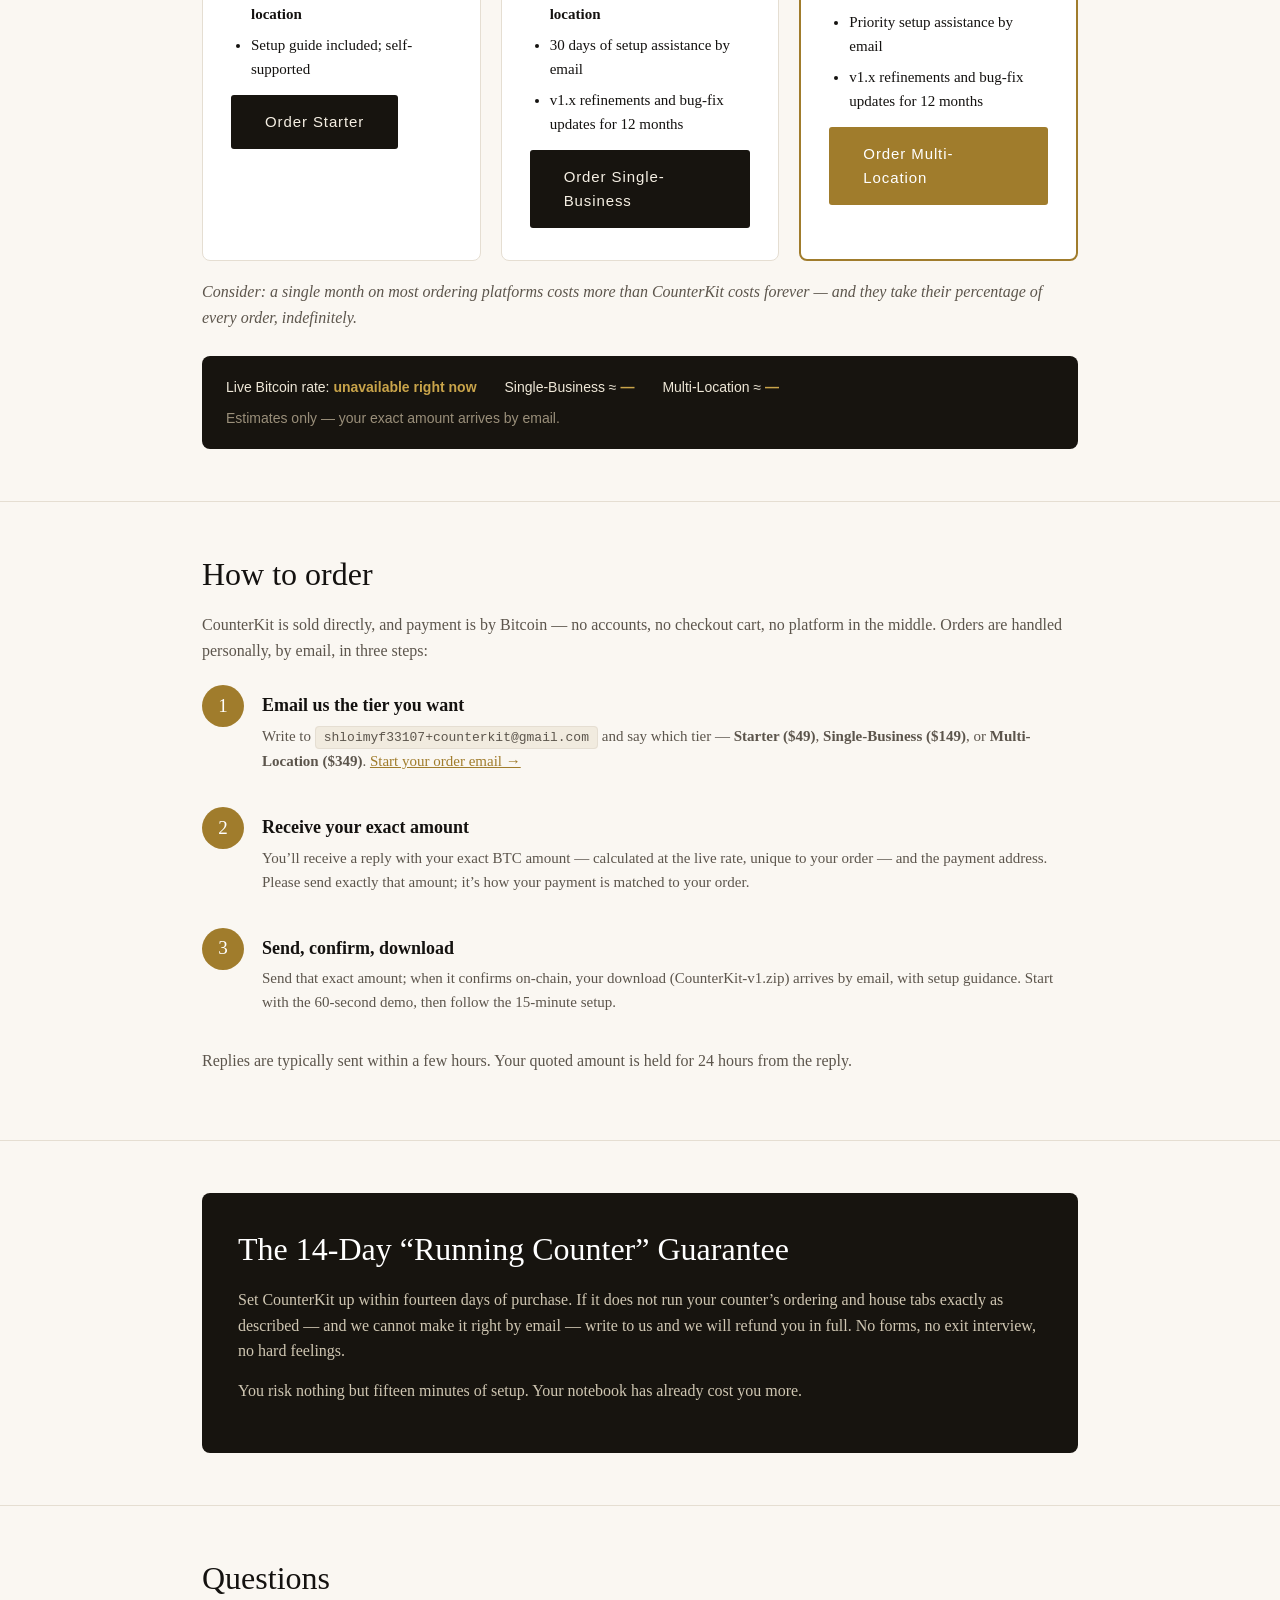
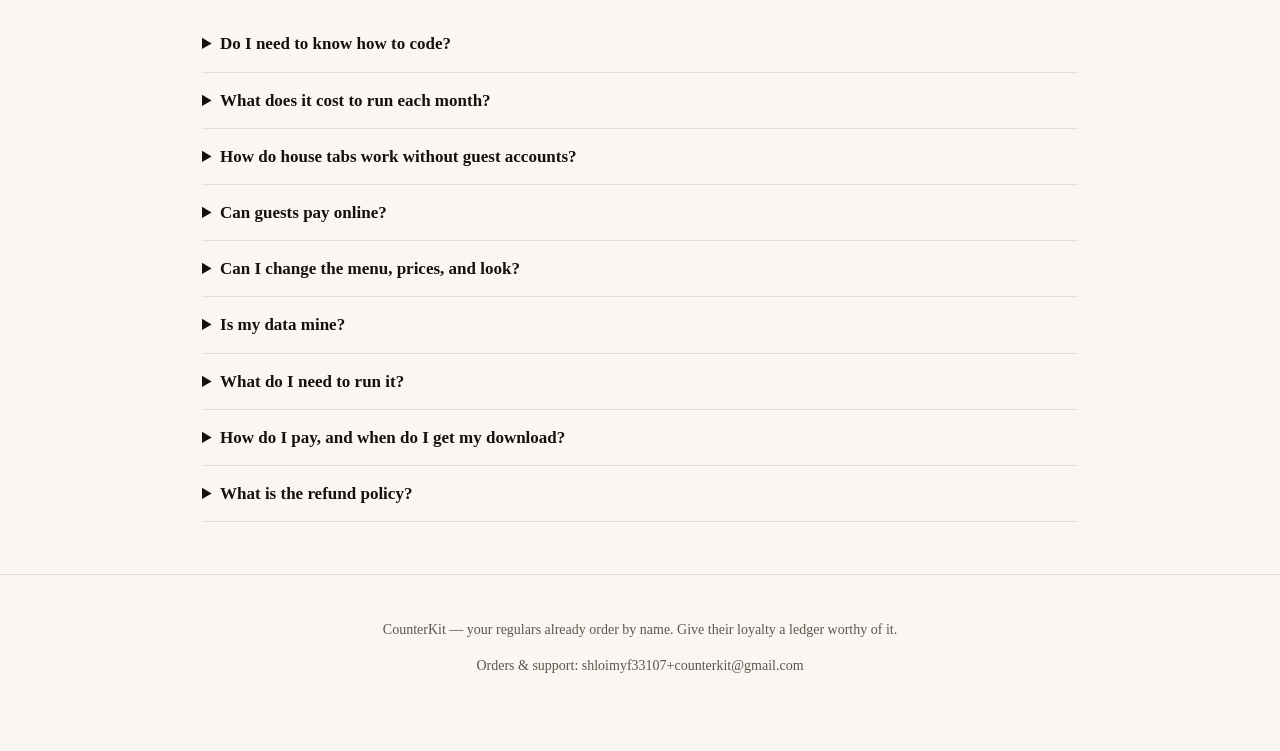
==== commit 77c01096: "CounterKit owner pass: og:image card, unmissable one-device demo warning, $49 Starter tier" ====
--- a/counterkit/index.html
+++ b/counterkit/index.html
@@ -11,7 +11,9 @@
 <meta property="og:title" content="CounterKit — The House Tab, Perfected">
 <meta property="og:description" content="A private ordering page and house-tab ledger for independent cafés, bakeries, delis, and boutique counters. Try the live demo in your browser — one purchase, no subscription, no commission.">
 <meta property="og:url" content="https://shloimyzf.github.io/pls/counterkit/">
-<meta name="twitter:card" content="summary">
+<meta property="og:image" content="https://shloimyzf.github.io/pls/counterkit/assets/og-image.svg">
+<meta name="twitter:card" content="summary_large_image">
+<meta name="twitter:image" content="https://shloimyzf.github.io/pls/counterkit/assets/og-image.svg">
 <meta name="twitter:title" content="CounterKit — The House Tab, Perfected">
 <meta name="twitter:description" content="Ordering page + house-tab ledger for independent counters. Live demo, one-time $149, no subscription, no commission.">
 <style>
@@ -85,7 +87,7 @@
   <p class="lede">CounterKit is a private ordering page and house-tab ledger for independent counters — cafés, bakeries, delis, and boutique food counters whose regulars order by name. Your menu, live on the web. Orders in a real-time queue. Every tab kept to the cent, in a ledger that never loses a page. Live in about fifteen minutes. Yours outright — no subscription, no commission, no middleman.</p>
   <a class="cta gold" href="#order">Get CounterKit — from $149</a>
   <a class="cta" href="./demo/" style="margin-left:12px">Try the live demo →</a>
-  <p class="muted sans" style="font-size:14px;margin-top:16px">The full system, running in your browser with sample data — place an order, watch it land in the admin queue, put it on a house tab. No signup.</p>
+  <p class="muted sans" style="font-size:14px;margin-top:16px">The full system, running in your browser with sample data — place an order, watch it land in the admin queue, put it on a house tab. No signup. <b>One demo tip:</b> keep the whole demo in this one browser on this one device — the free demo's sample data lives in your browser only and doesn't sync between devices (the paid version runs on Firebase and syncs everywhere).</p>
 </div></div>
 
 <section><div class="wrap">
@@ -159,7 +161,18 @@
 <section id="pricing"><div class="wrap">
   <h2>Pricing — one purchase, forever</h2>
   <p class="muted">No monthly fee. No percentage of sales. Firebase’s complimentary tier comfortably covers a typical counter.</p>
-  <div class="price-grid">
+  <div class="price-grid" style="grid-template-columns:1fr 1fr 1fr">
+    <div class="price">
+      <div class="tier">Starter</div>
+      <div class="amount">$49</div>
+      <div class="once">one-time</div>
+      <ul>
+        <li>The complete CounterKit v1 packet</li>
+        <li>For <b>one business at one location</b></li>
+        <li>Setup guide included; self-supported</li>
+      </ul>
+      <a class="cta" href="#order">Order Starter</a>
+    </div>
     <div class="price">
       <div class="tier">Single-Business</div>
       <div class="amount">$149</div>
@@ -200,7 +213,7 @@
   <div class="ordersteps">
     <div class="os"><div class="n">1</div><div>
       <h4>Email us the tier you want</h4>
-      <p>Write to <span class="addr">shloimyf33107+counterkit@gmail.com</span> and say which tier — <b>Single-Business ($149)</b> or <b>Multi-Location ($349)</b>. <a href="mailto:shloimyf33107+counterkit@gmail.com?subject=CounterKit%20order">Start your order email →</a></p>
+      <p>Write to <span class="addr">shloimyf33107+counterkit@gmail.com</span> and say which tier — <b>Starter ($49)</b>, <b>Single-Business ($149)</b>, or <b>Multi-Location ($349)</b>. <a href="mailto:shloimyf33107+counterkit@gmail.com?subject=CounterKit%20order">Start your order email →</a></p>
     </div></div>
     <div class="os"><div class="n">2</div><div>
       <h4>Receive your exact amount</h4>
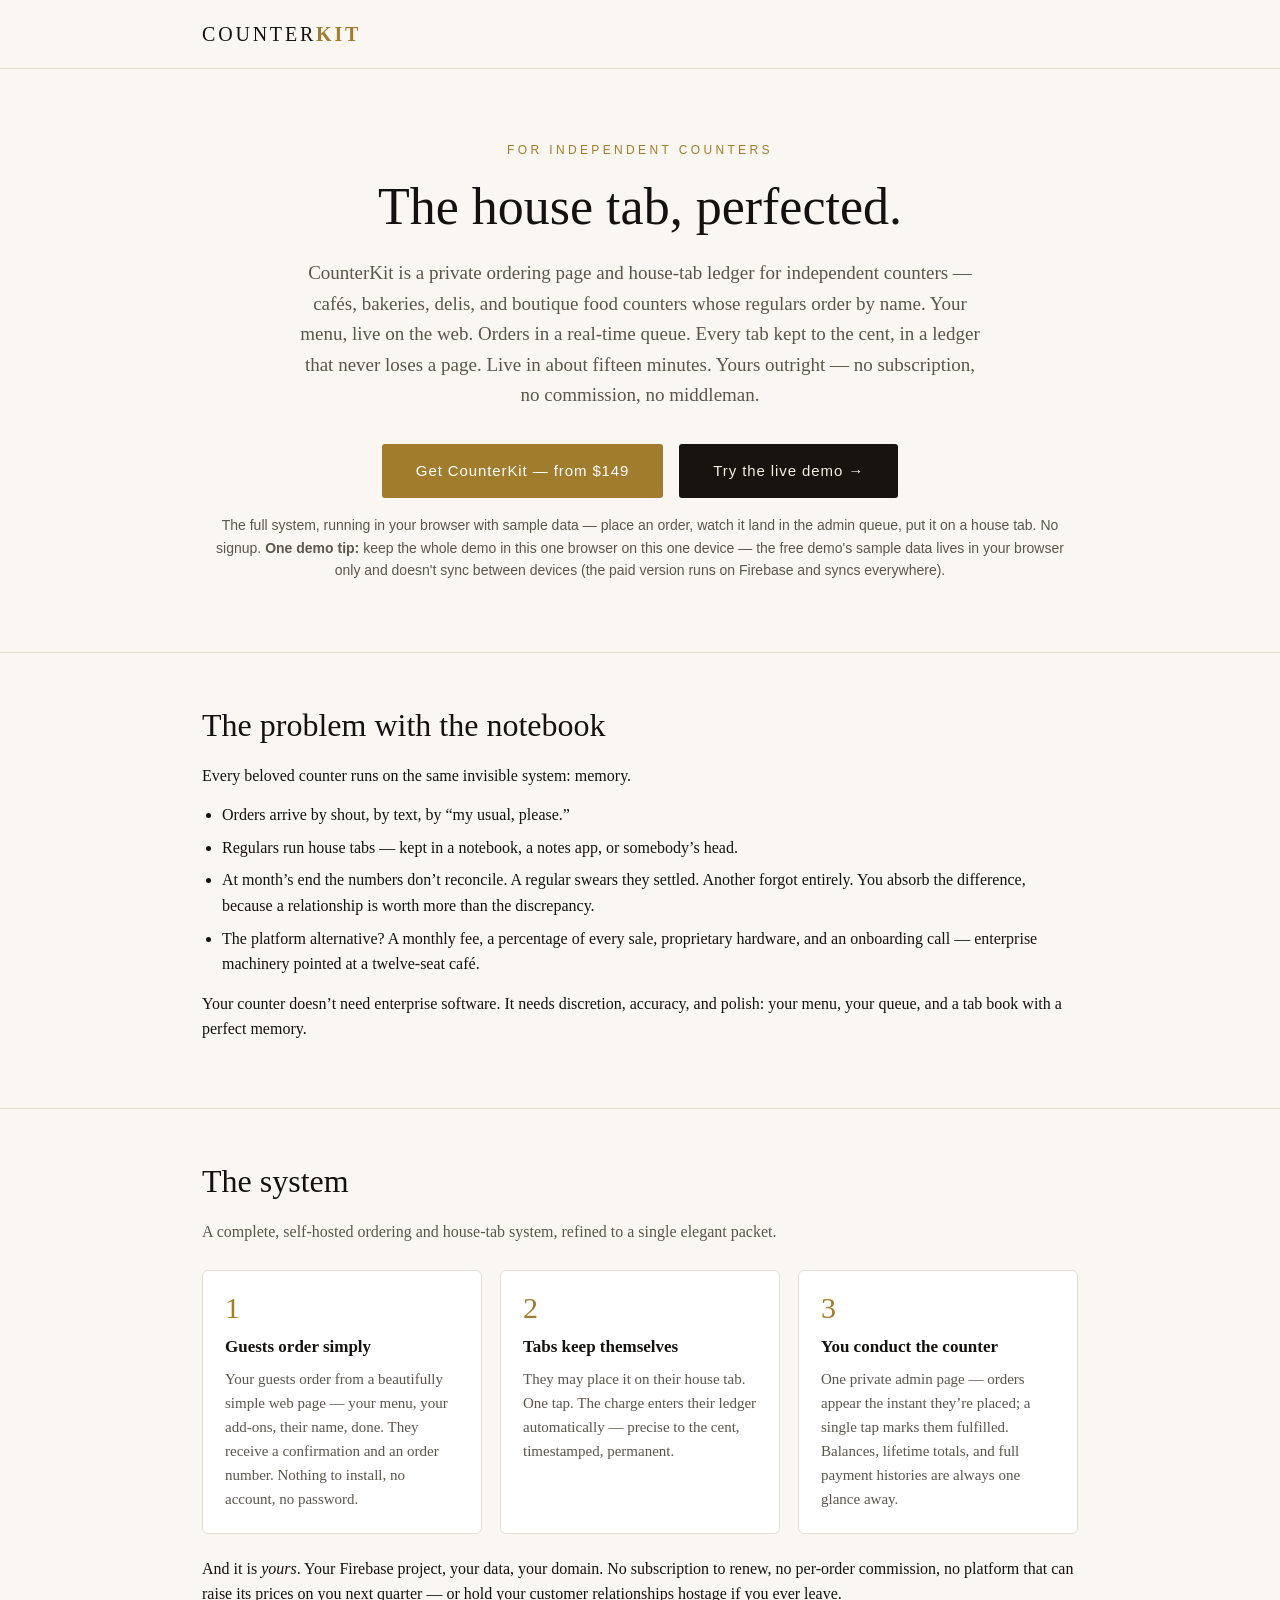
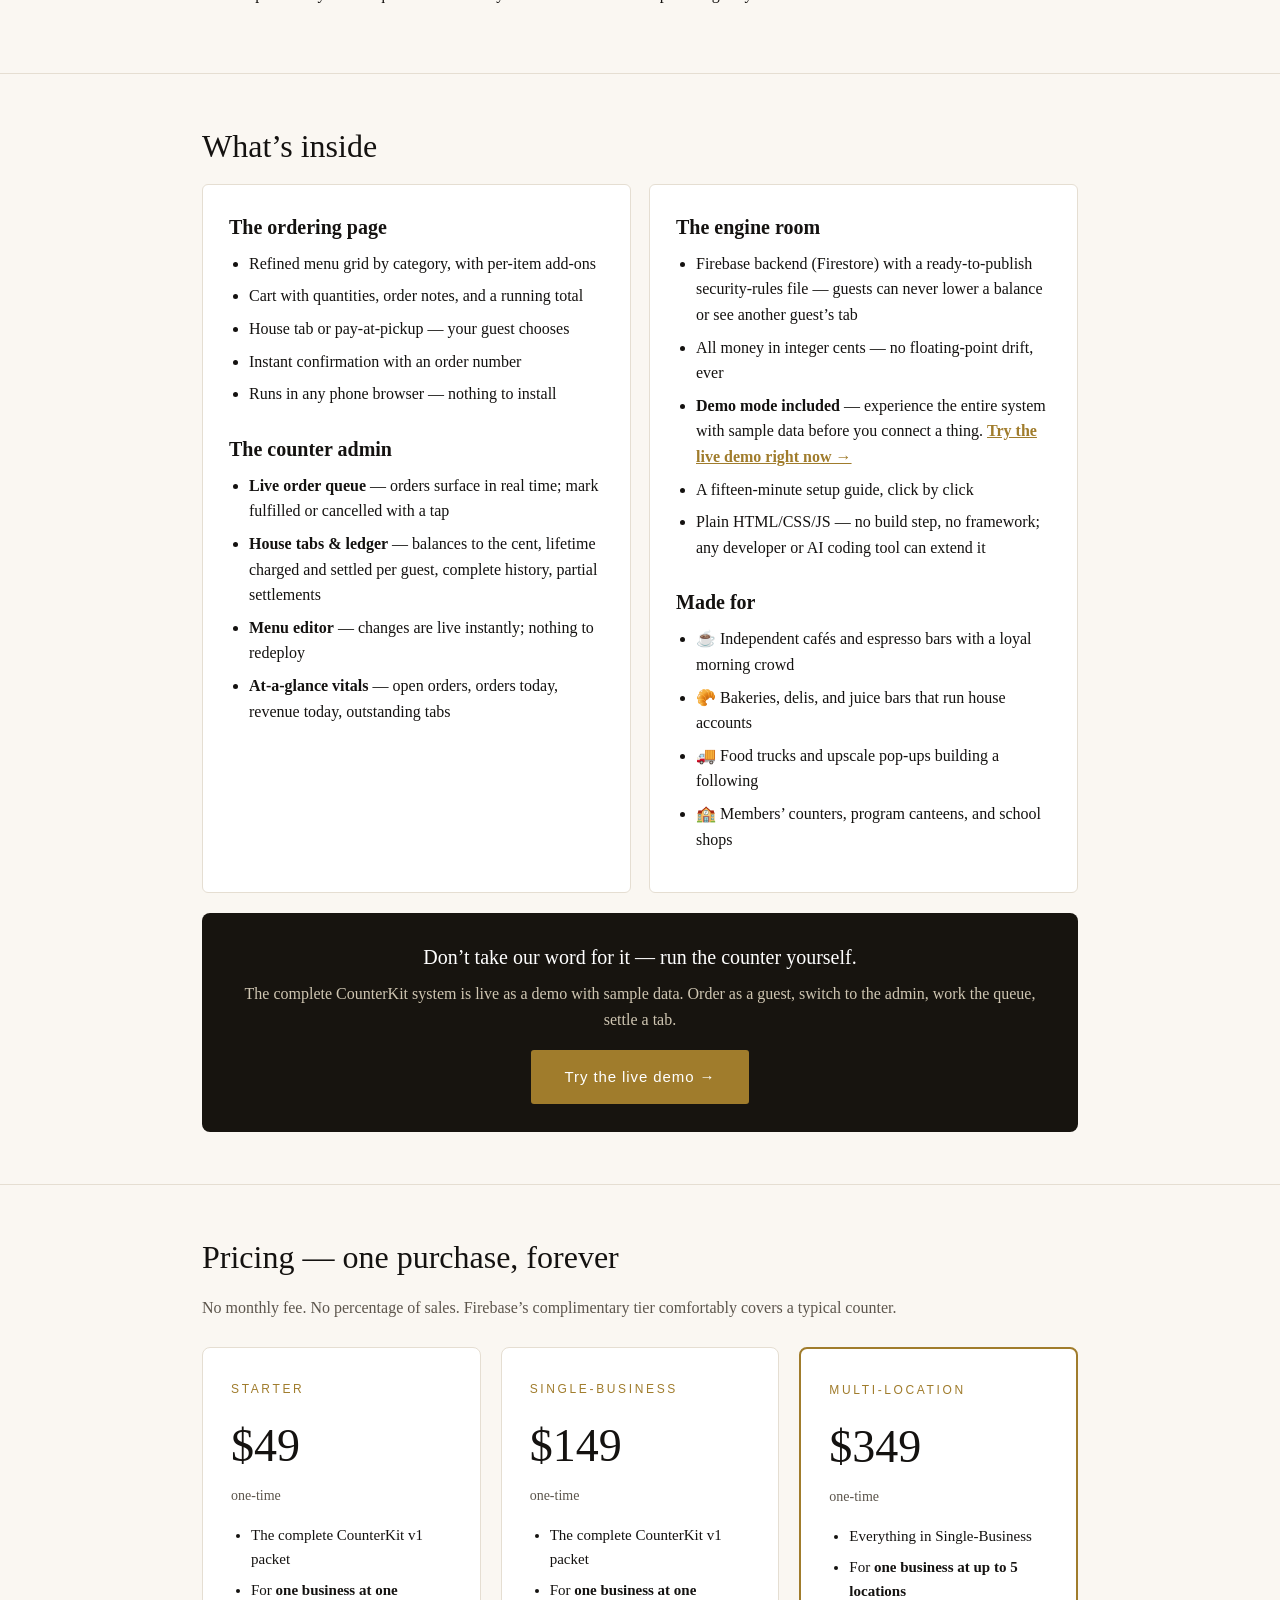
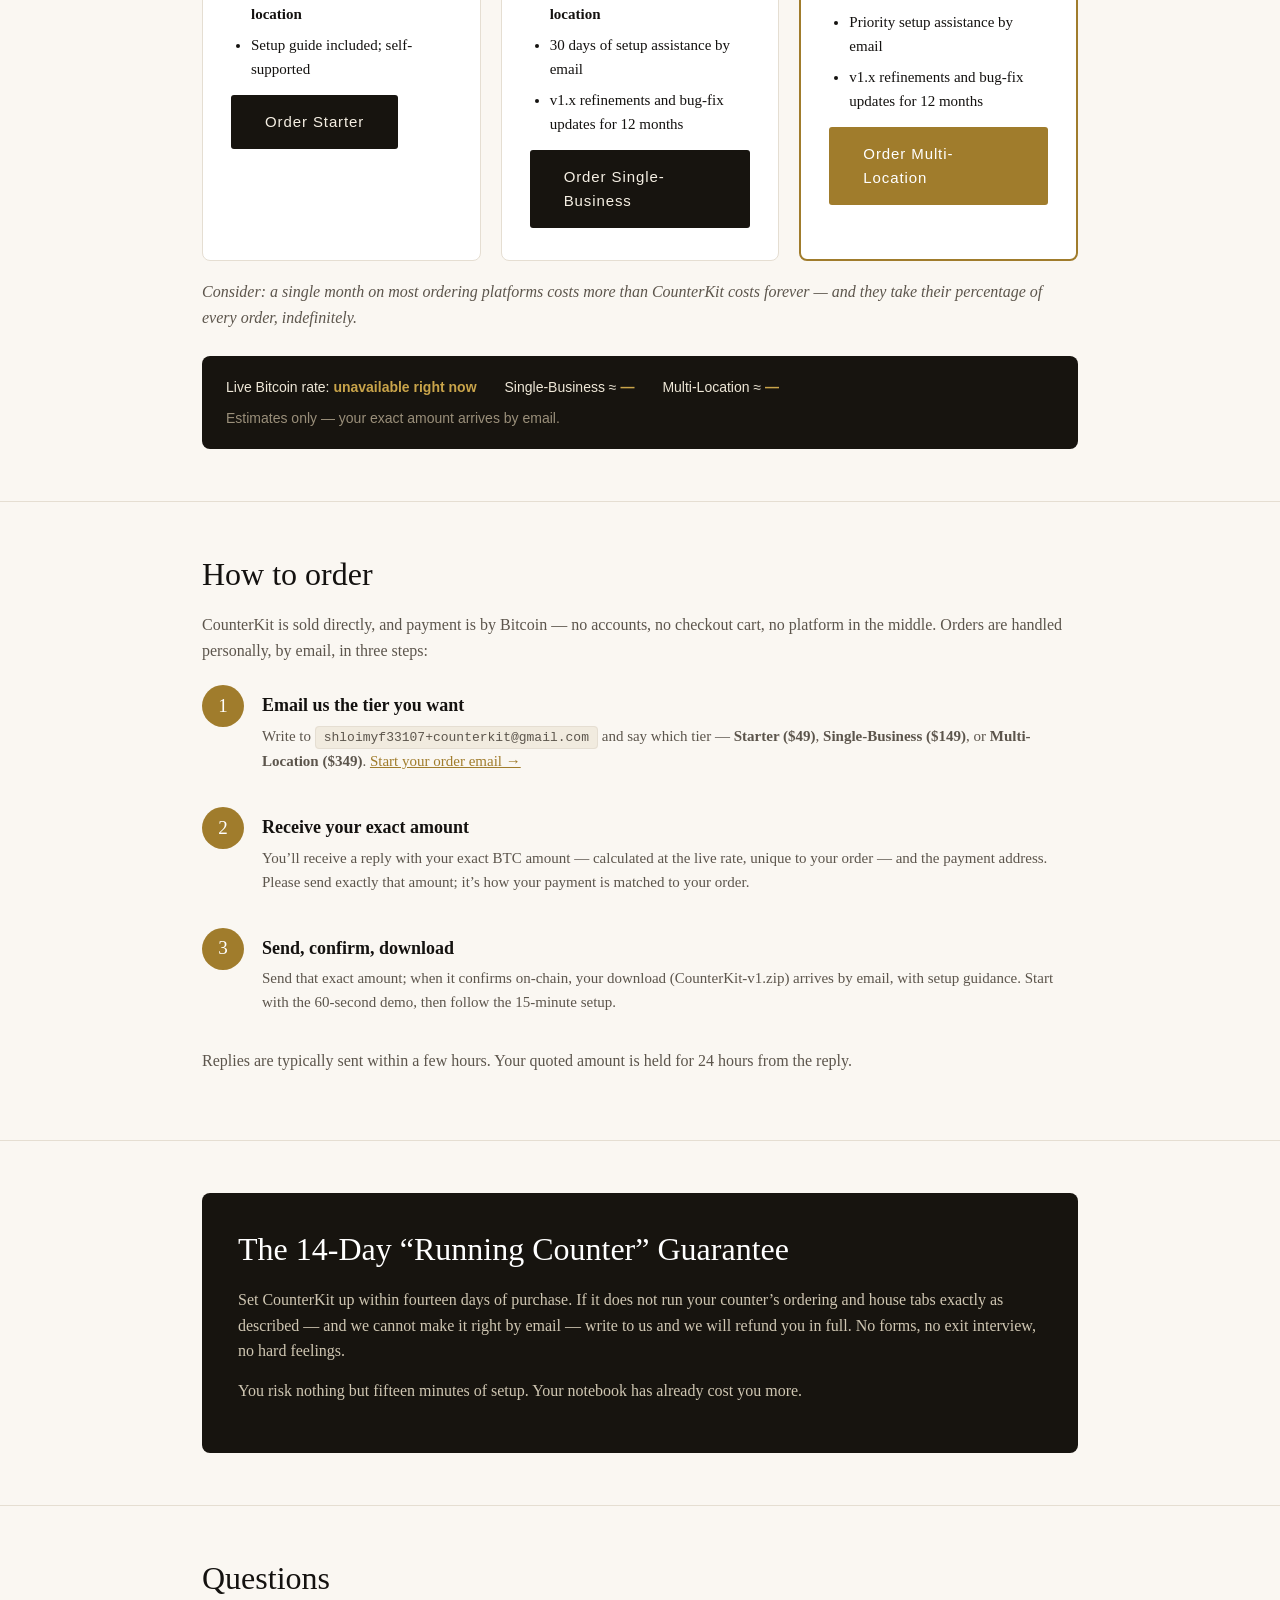
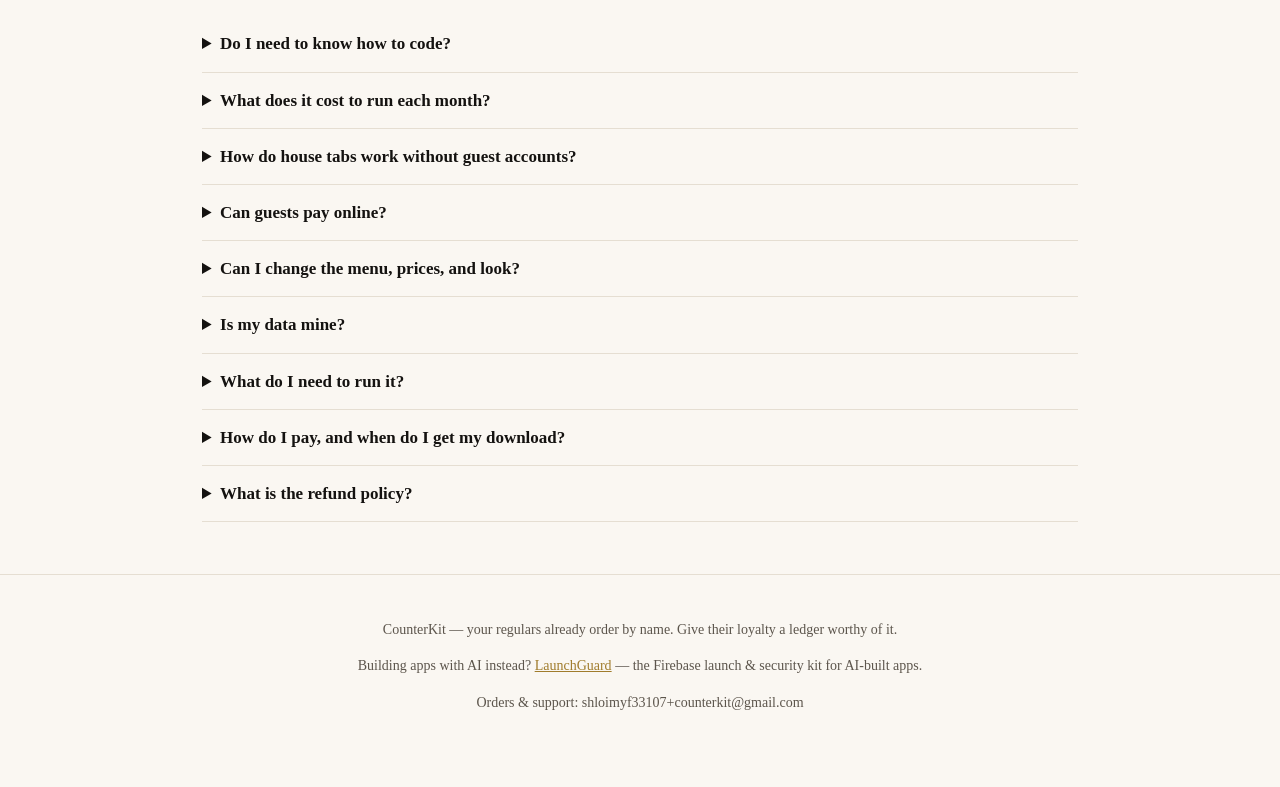
==== commit d500d5c3: "LaunchGuard storefront page + CounterKit cross-link" ====
--- a/counterkit/index.html
+++ b/counterkit/index.html
@@ -250,6 +250,7 @@
 
 <footer><div class="wrap">
   <p>CounterKit — your regulars already order by name. Give their loyalty a ledger worthy of it.</p>
+  <p>Building apps with AI instead? <a href="./launchguard/">LaunchGuard</a> — the Firebase launch &amp; security kit for AI-built apps.</p>
   <p>Orders &amp; support: shloimyf33107+counterkit@gmail.com</p>
 </div></footer>
 
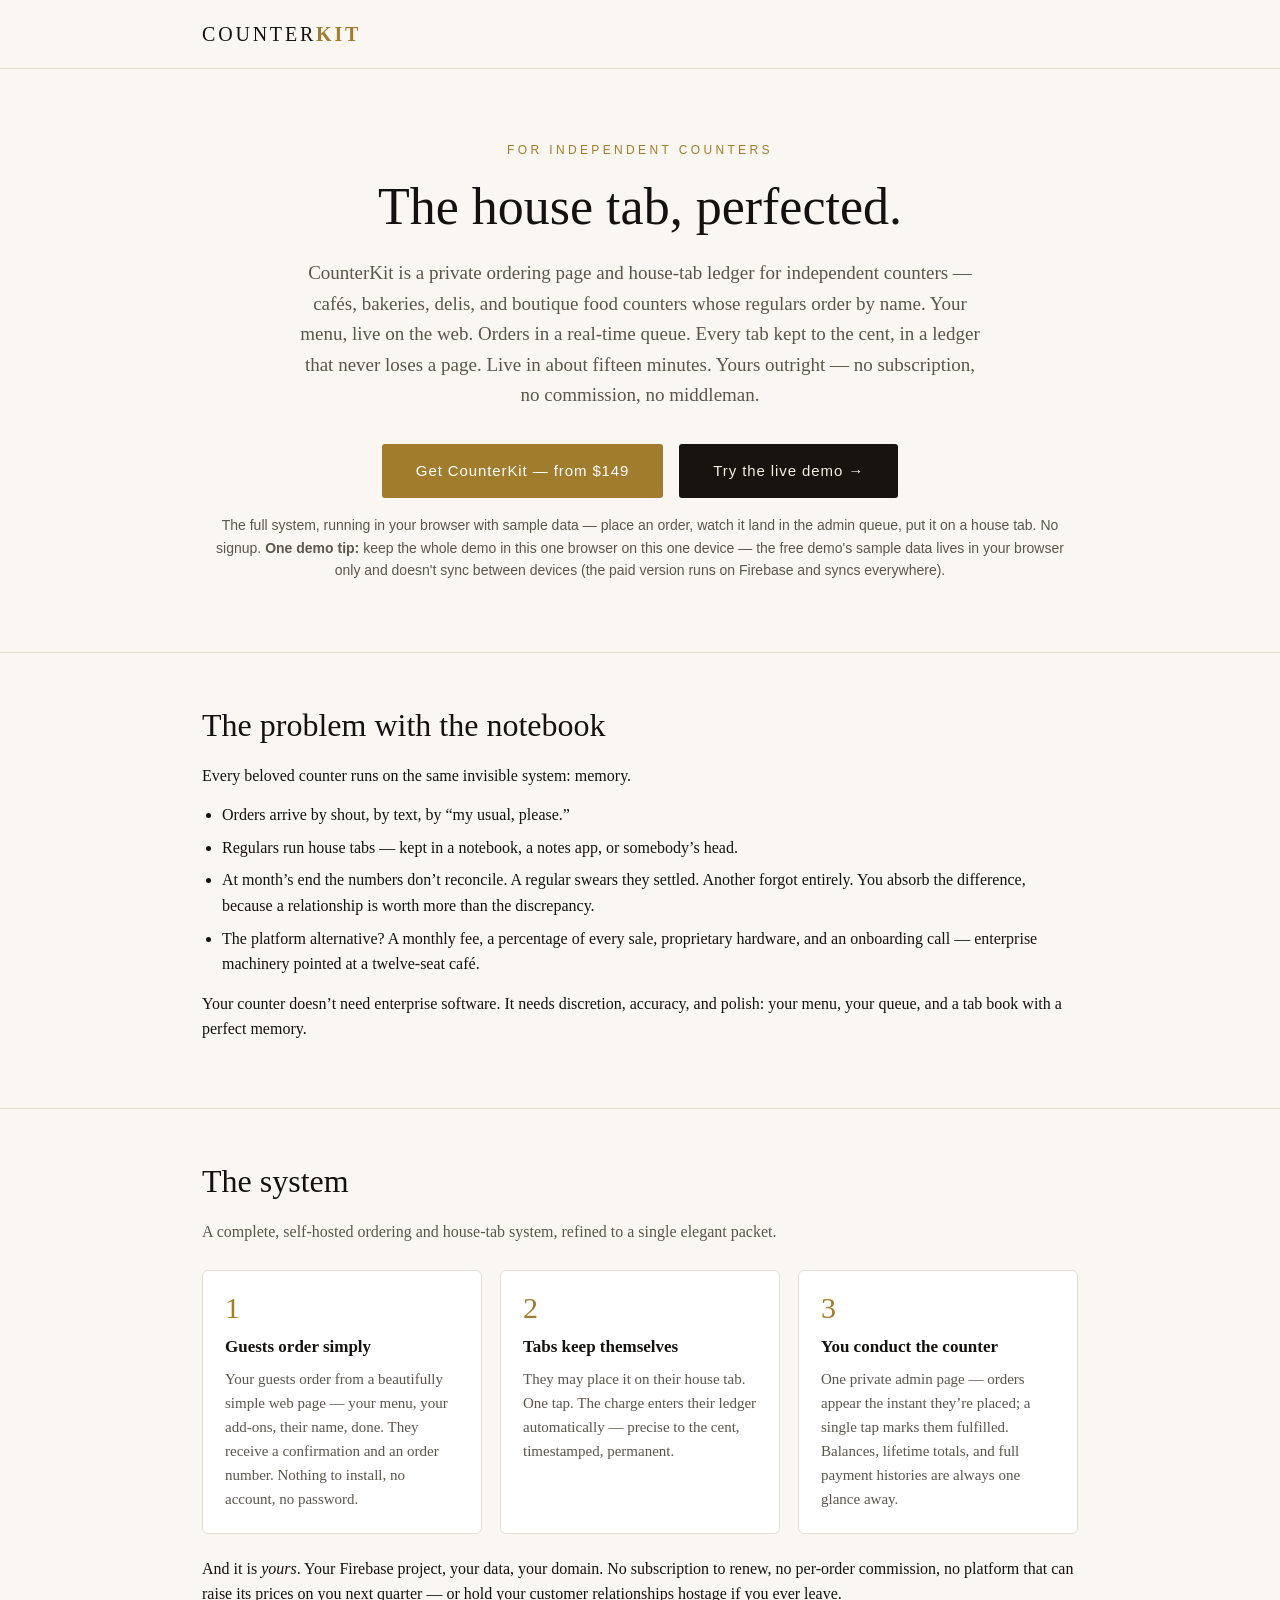
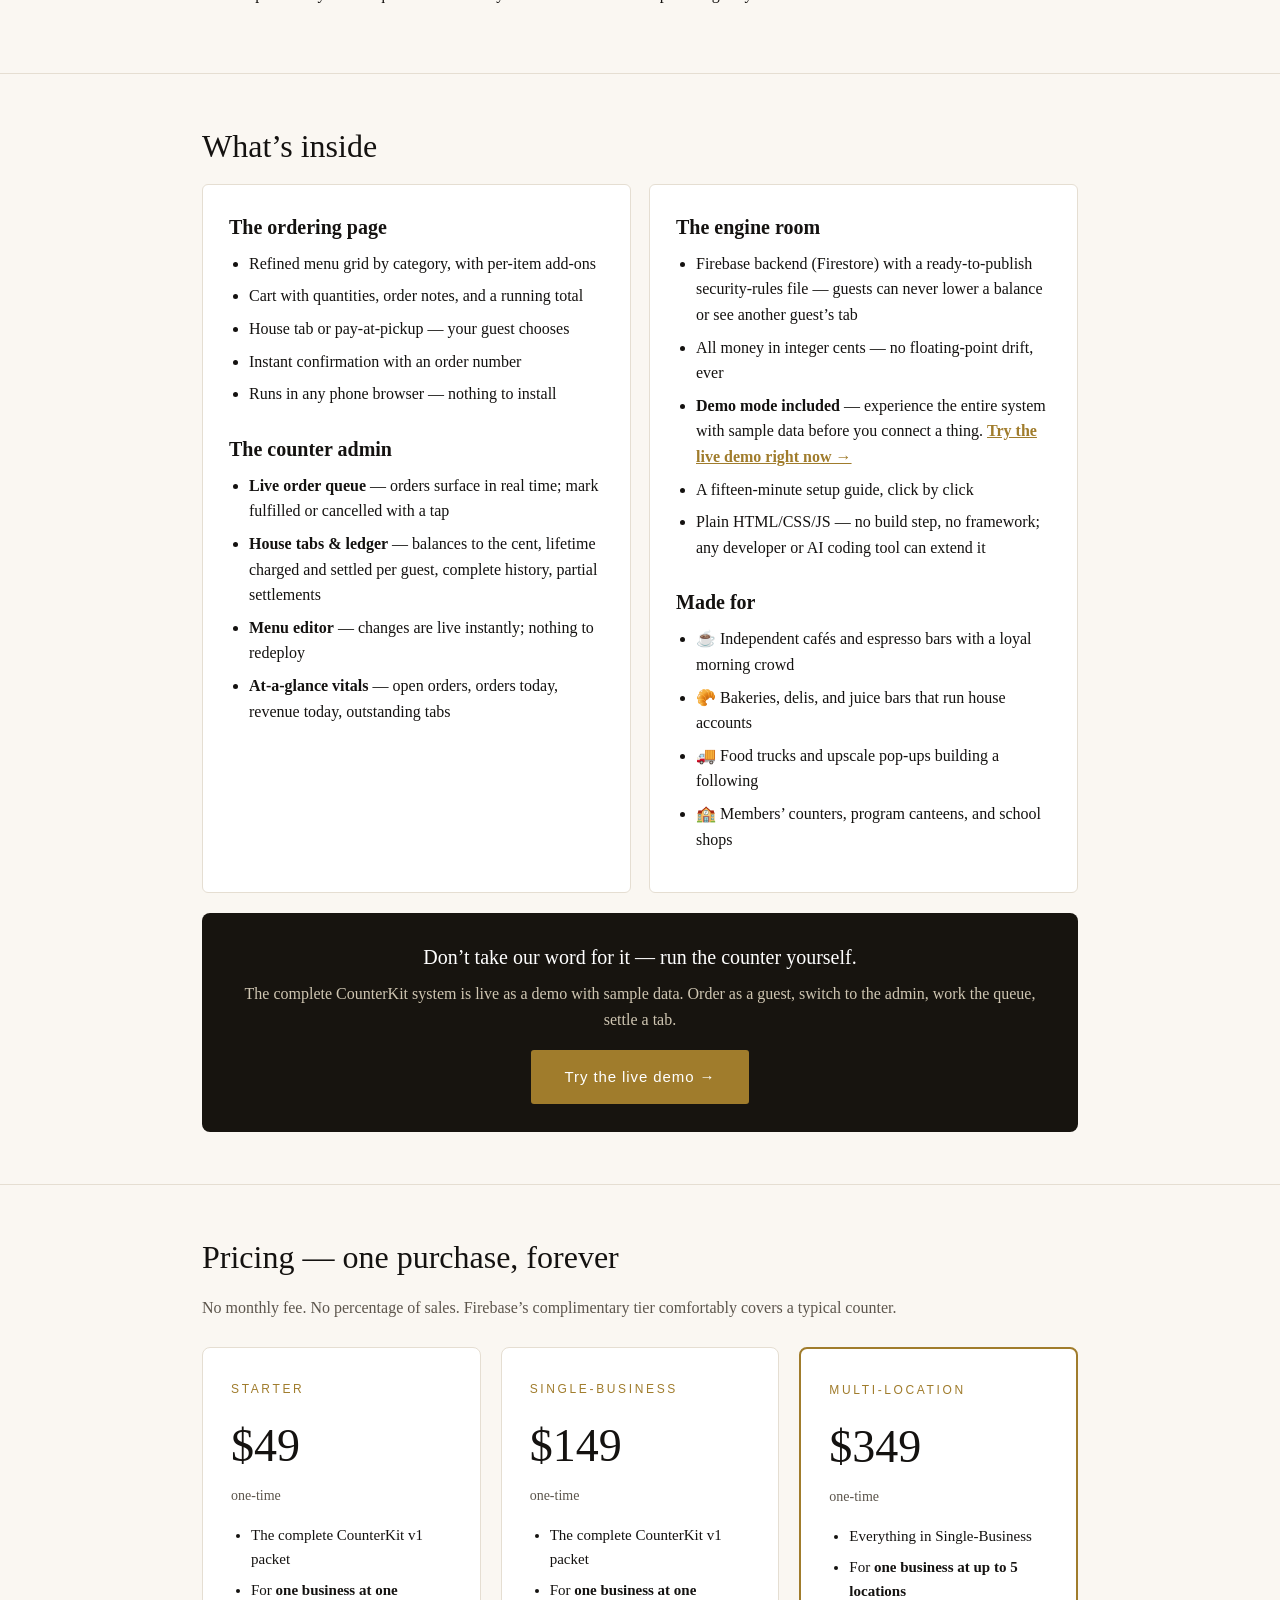
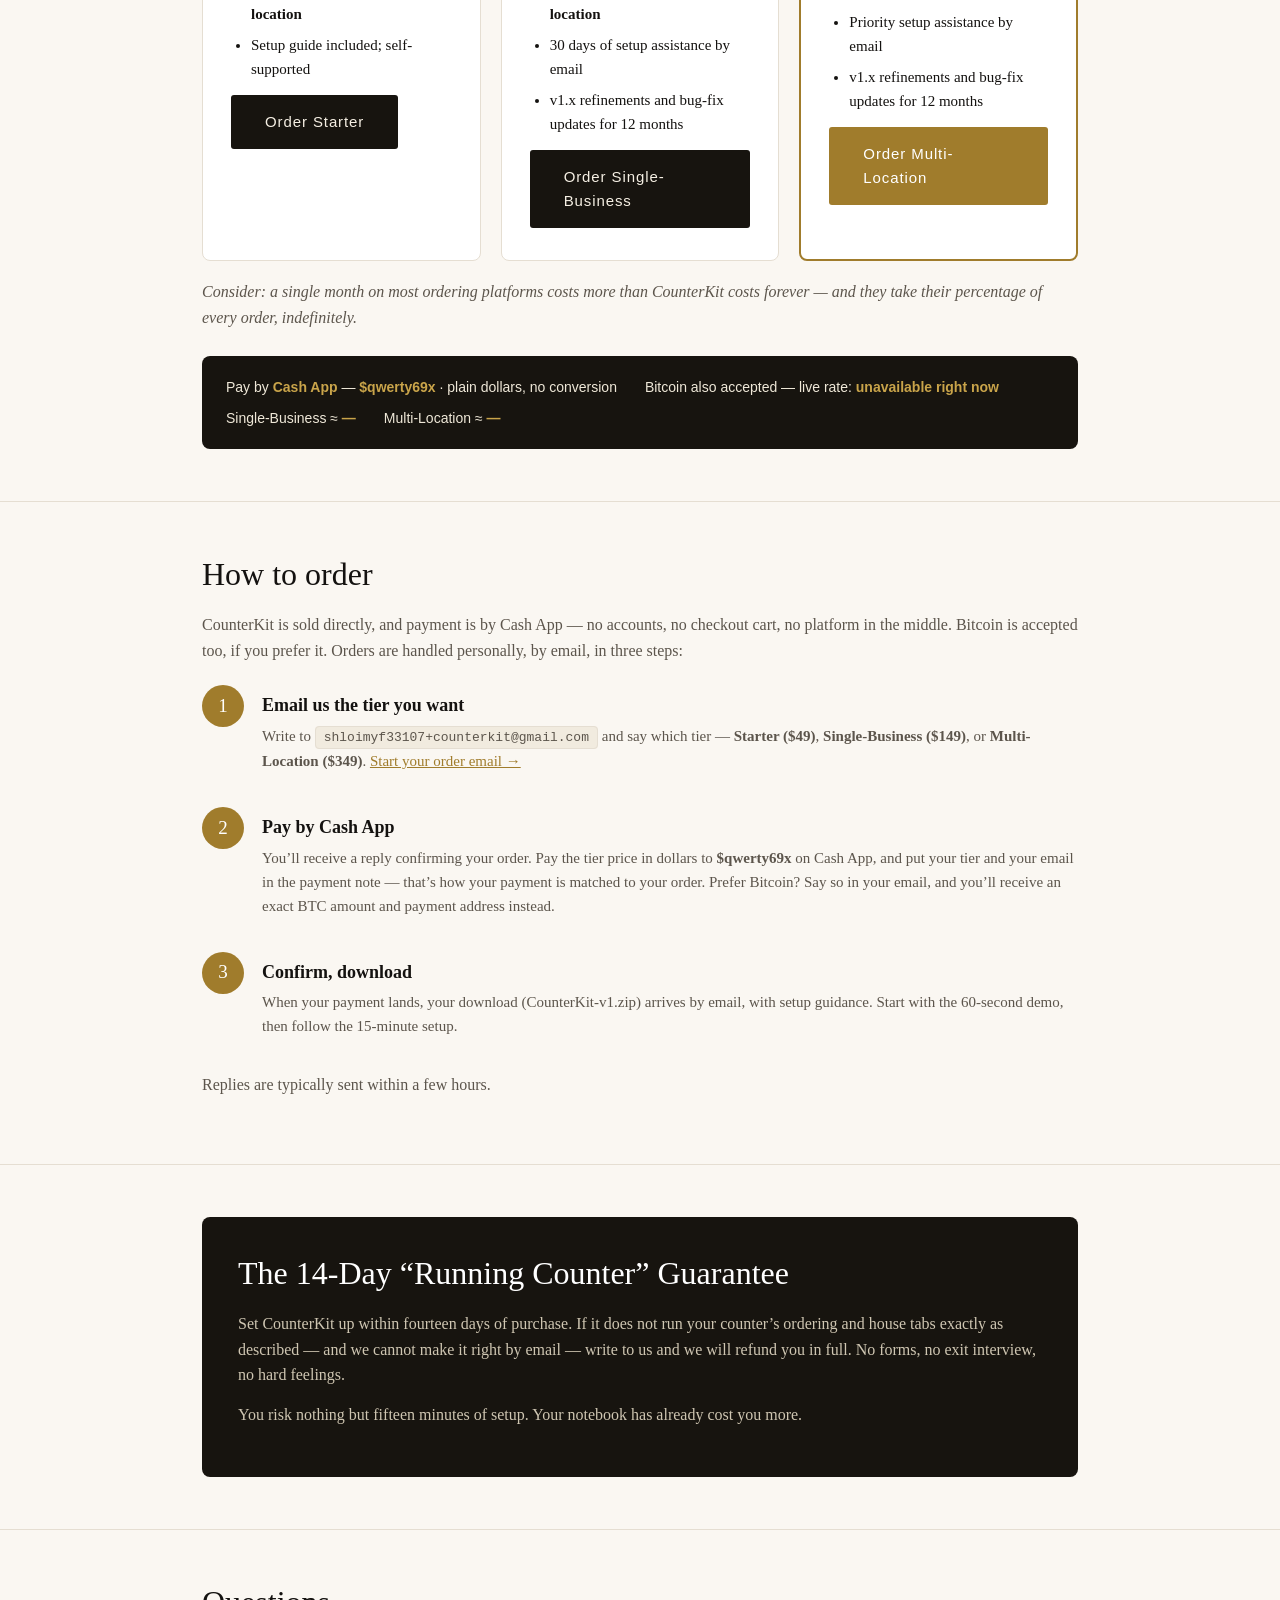
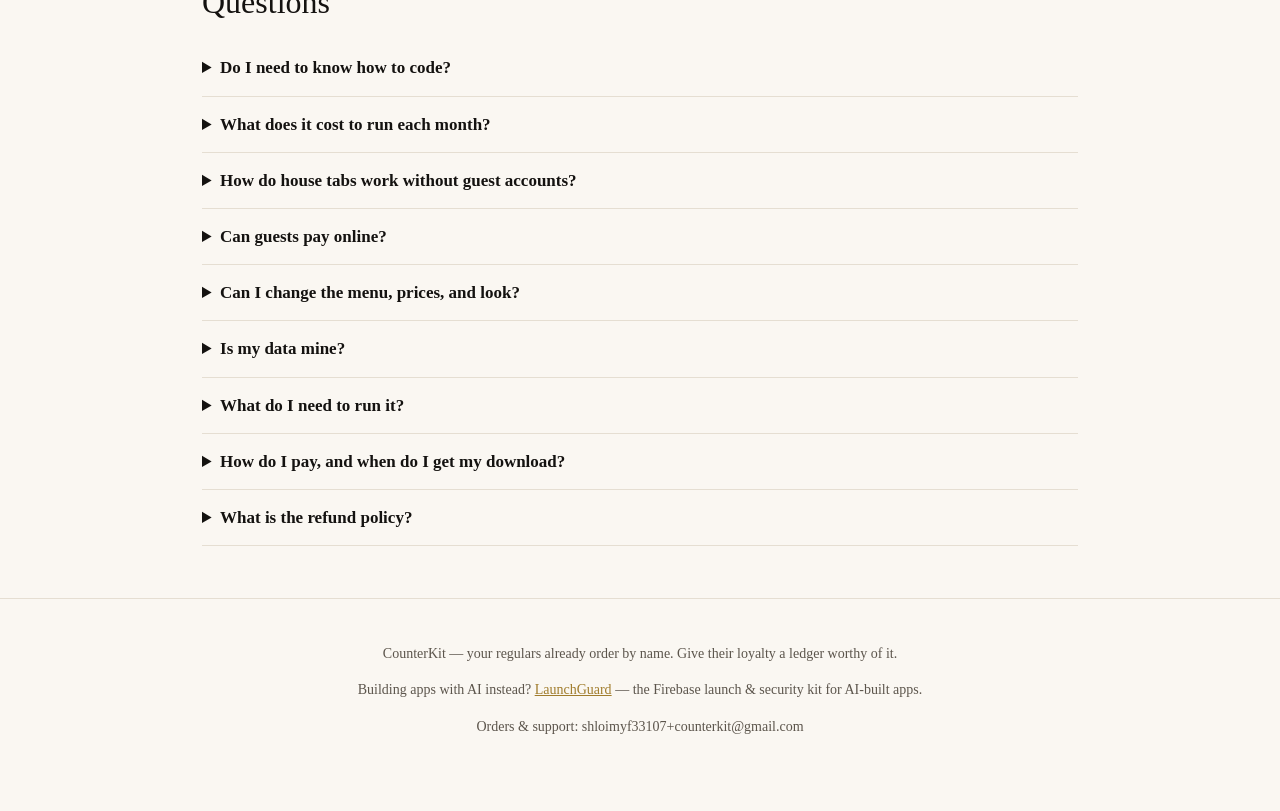
==== commit 3f5f7f70: "Storefront: Cash App ($qwerty69x) is now the default payment; Bitcoin demoted to on-request alternat" ====
--- a/counterkit/index.html
+++ b/counterkit/index.html
@@ -200,31 +200,31 @@
   </div>
   <p class="muted" style="margin-top:18px"><em>Consider: a single month on most ordering platforms costs more than CounterKit costs forever — and they take their percentage of every order, indefinitely.</em></p>
   <div class="ratebar">
-    <span>Live Bitcoin rate: <b id="btc-rate">loading…</b></span>
+    <span>Pay by <b>Cash App</b> — <b>$qwerty69x</b> · plain dollars, no conversion</span>
+    <span>Bitcoin also accepted — live rate: <b id="btc-rate">loading…</b></span>
     <span>Single-Business ≈ <b id="btc-149">—</b></span>
     <span>Multi-Location ≈ <b id="btc-349">—</b></span>
-    <span class="muted" style="color:#9a8f7a">Estimates only — your exact amount arrives by email.</span>
   </div>
 </div></section>
 
 <section id="order"><div class="wrap">
   <h2>How to order</h2>
-  <p class="muted">CounterKit is sold directly, and payment is by Bitcoin — no accounts, no checkout cart, no platform in the middle. Orders are handled personally, by email, in three steps:</p>
+  <p class="muted">CounterKit is sold directly, and payment is by Cash App — no accounts, no checkout cart, no platform in the middle. Bitcoin is accepted too, if you prefer it. Orders are handled personally, by email, in three steps:</p>
   <div class="ordersteps">
     <div class="os"><div class="n">1</div><div>
       <h4>Email us the tier you want</h4>
       <p>Write to <span class="addr">shloimyf33107+counterkit@gmail.com</span> and say which tier — <b>Starter ($49)</b>, <b>Single-Business ($149)</b>, or <b>Multi-Location ($349)</b>. <a href="mailto:shloimyf33107+counterkit@gmail.com?subject=CounterKit%20order">Start your order email →</a></p>
     </div></div>
     <div class="os"><div class="n">2</div><div>
-      <h4>Receive your exact amount</h4>
-      <p>You’ll receive a reply with your exact BTC amount — calculated at the live rate, unique to your order — and the payment address. Please send exactly that amount; it’s how your payment is matched to your order.</p>
+      <h4>Pay by Cash App</h4>
+      <p>You’ll receive a reply confirming your order. Pay the tier price in dollars to <b>$qwerty69x</b> on Cash App, and put your tier and your email in the payment note — that’s how your payment is matched to your order. Prefer Bitcoin? Say so in your email, and you’ll receive an exact BTC amount and payment address instead.</p>
     </div></div>
     <div class="os"><div class="n">3</div><div>
-      <h4>Send, confirm, download</h4>
-      <p>Send that exact amount; when it confirms on-chain, your download (CounterKit-v1.zip) arrives by email, with setup guidance. Start with the 60-second demo, then follow the 15-minute setup.</p>
+      <h4>Confirm, download</h4>
+      <p>When your payment lands, your download (CounterKit-v1.zip) arrives by email, with setup guidance. Start with the 60-second demo, then follow the 15-minute setup.</p>
     </div></div>
   </div>
-  <p class="muted">Replies are typically sent within a few hours. Your quoted amount is held for 24 hours from the reply.</p>
+  <p class="muted">Replies are typically sent within a few hours.</p>
 </div></section>
 
 <section><div class="wrap">
@@ -244,8 +244,8 @@
   <details><summary>Can I change the menu, prices, and look?</summary><p>Menu and prices: yes — live, from the admin page, with nothing to redeploy. The look and wording: yes — one CSS file with the palette at the top, and your business name and tab policy in one configuration file.</p></details>
   <details><summary>Is my data mine?</summary><p>Entirely. Everything resides in your Firebase project under your Google account. We never see your guests, your orders, or your tabs.</p></details>
   <details><summary>What do I need to run it?</summary><p>A free Google account (for Firebase) and somewhere to host static files — Firebase Hosting, Netlify, Vercel, and GitHub Pages all offer complimentary tiers.</p></details>
-  <details><summary>How do I pay, and when do I get my download?</summary><p>Payment is by Bitcoin, arranged personally by email (see “How to order” above). Email the tier you want; you’ll receive a reply with your exact BTC amount at the live rate and the payment address. Send exactly that amount — once it confirms on-chain, the download is emailed to you. Because each order is matched by its unique amount, there is no instant checkout; replies are typically sent within a few hours.</p></details>
-  <details><summary>What is the refund policy?</summary><p>The 14-Day “Running Counter” Guarantee above. Refunds are issued in Bitcoin to the address you paid from.</p></details>
+  <details><summary>How do I pay, and when do I get my download?</summary><p>Payment is by Cash App, arranged personally by email (see “How to order” above). Email the tier you want; pay the tier price in dollars to $qwerty69x with your tier and email in the payment note — once the payment lands, the download is emailed to you. Bitcoin is also accepted on request: you’ll receive an exact BTC amount at the live rate instead. There is no instant checkout; replies are typically sent within a few hours.</p></details>
+  <details><summary>What is the refund policy?</summary><p>The 14-Day “Running Counter” Guarantee above. Refunds are issued via Cash App to the account you paid from (or in Bitcoin, if you paid in Bitcoin).</p></details>
 </div></section>
 
 <footer><div class="wrap">
